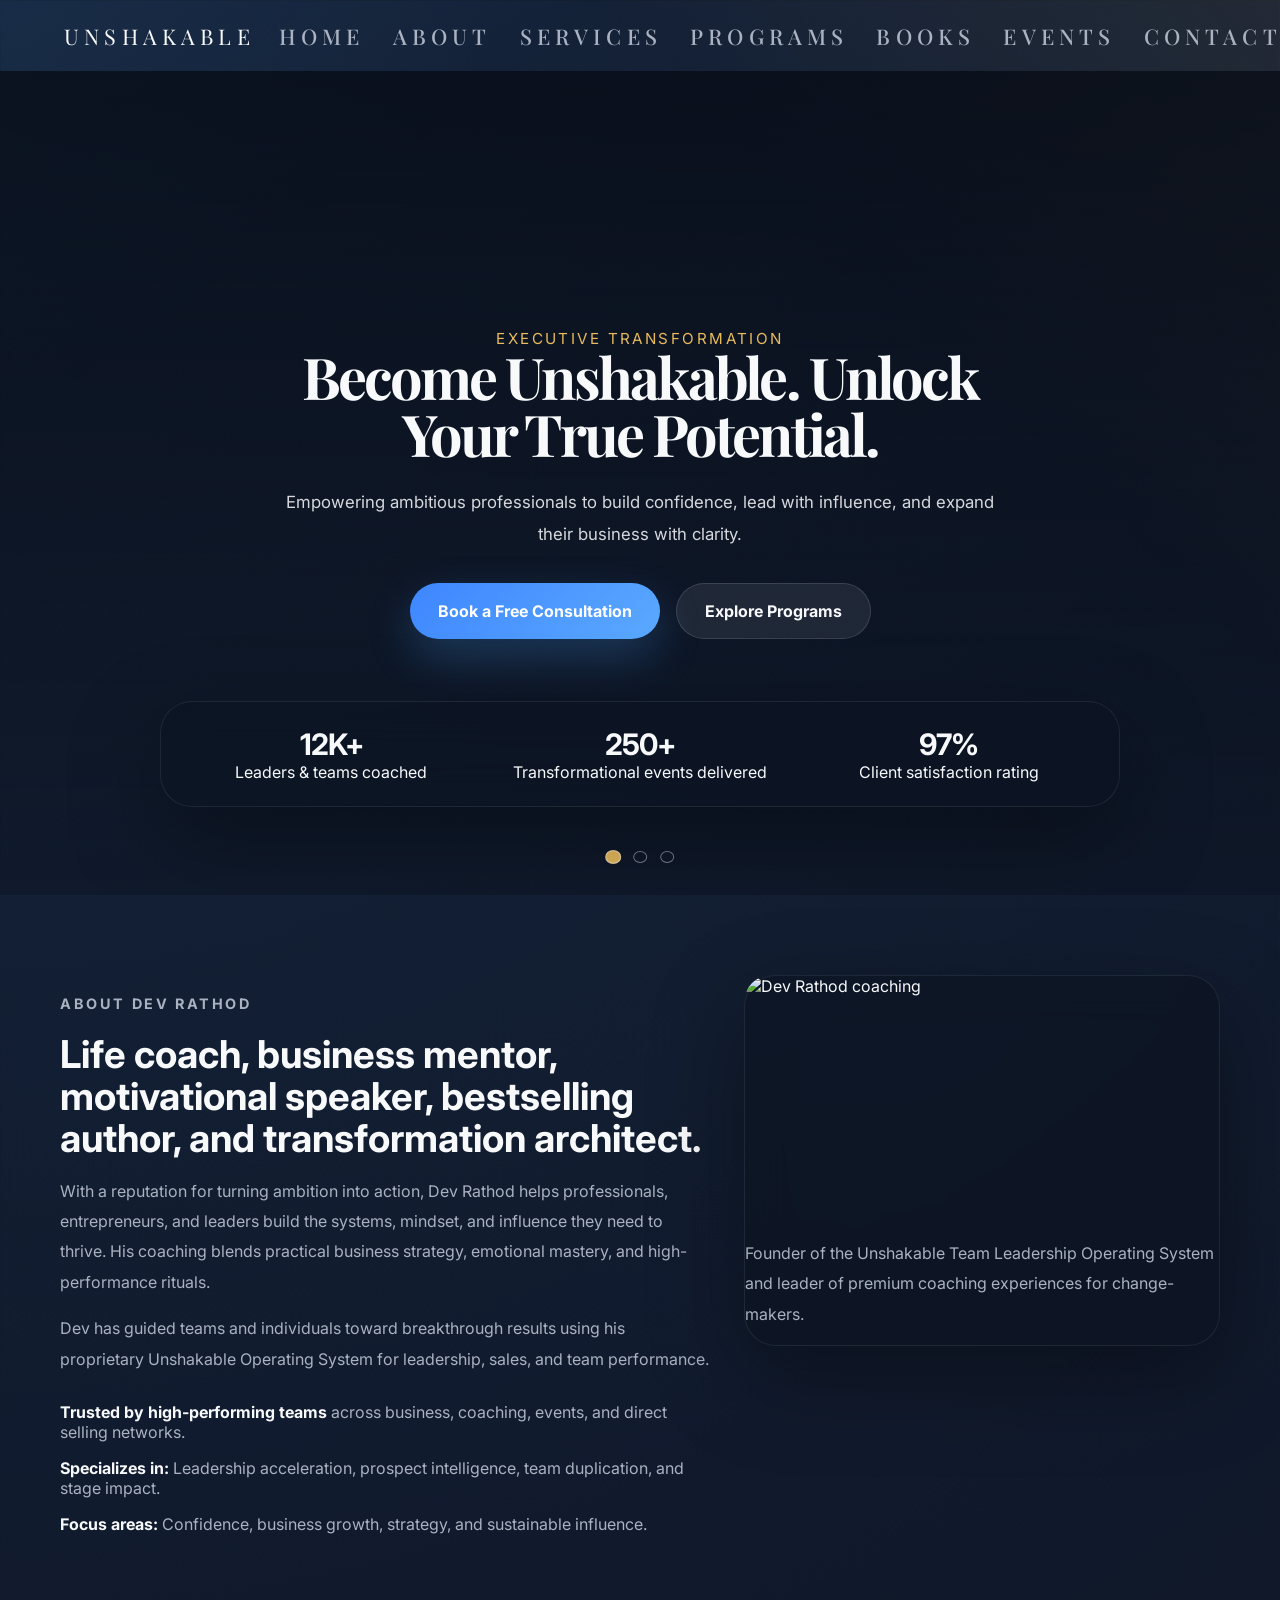
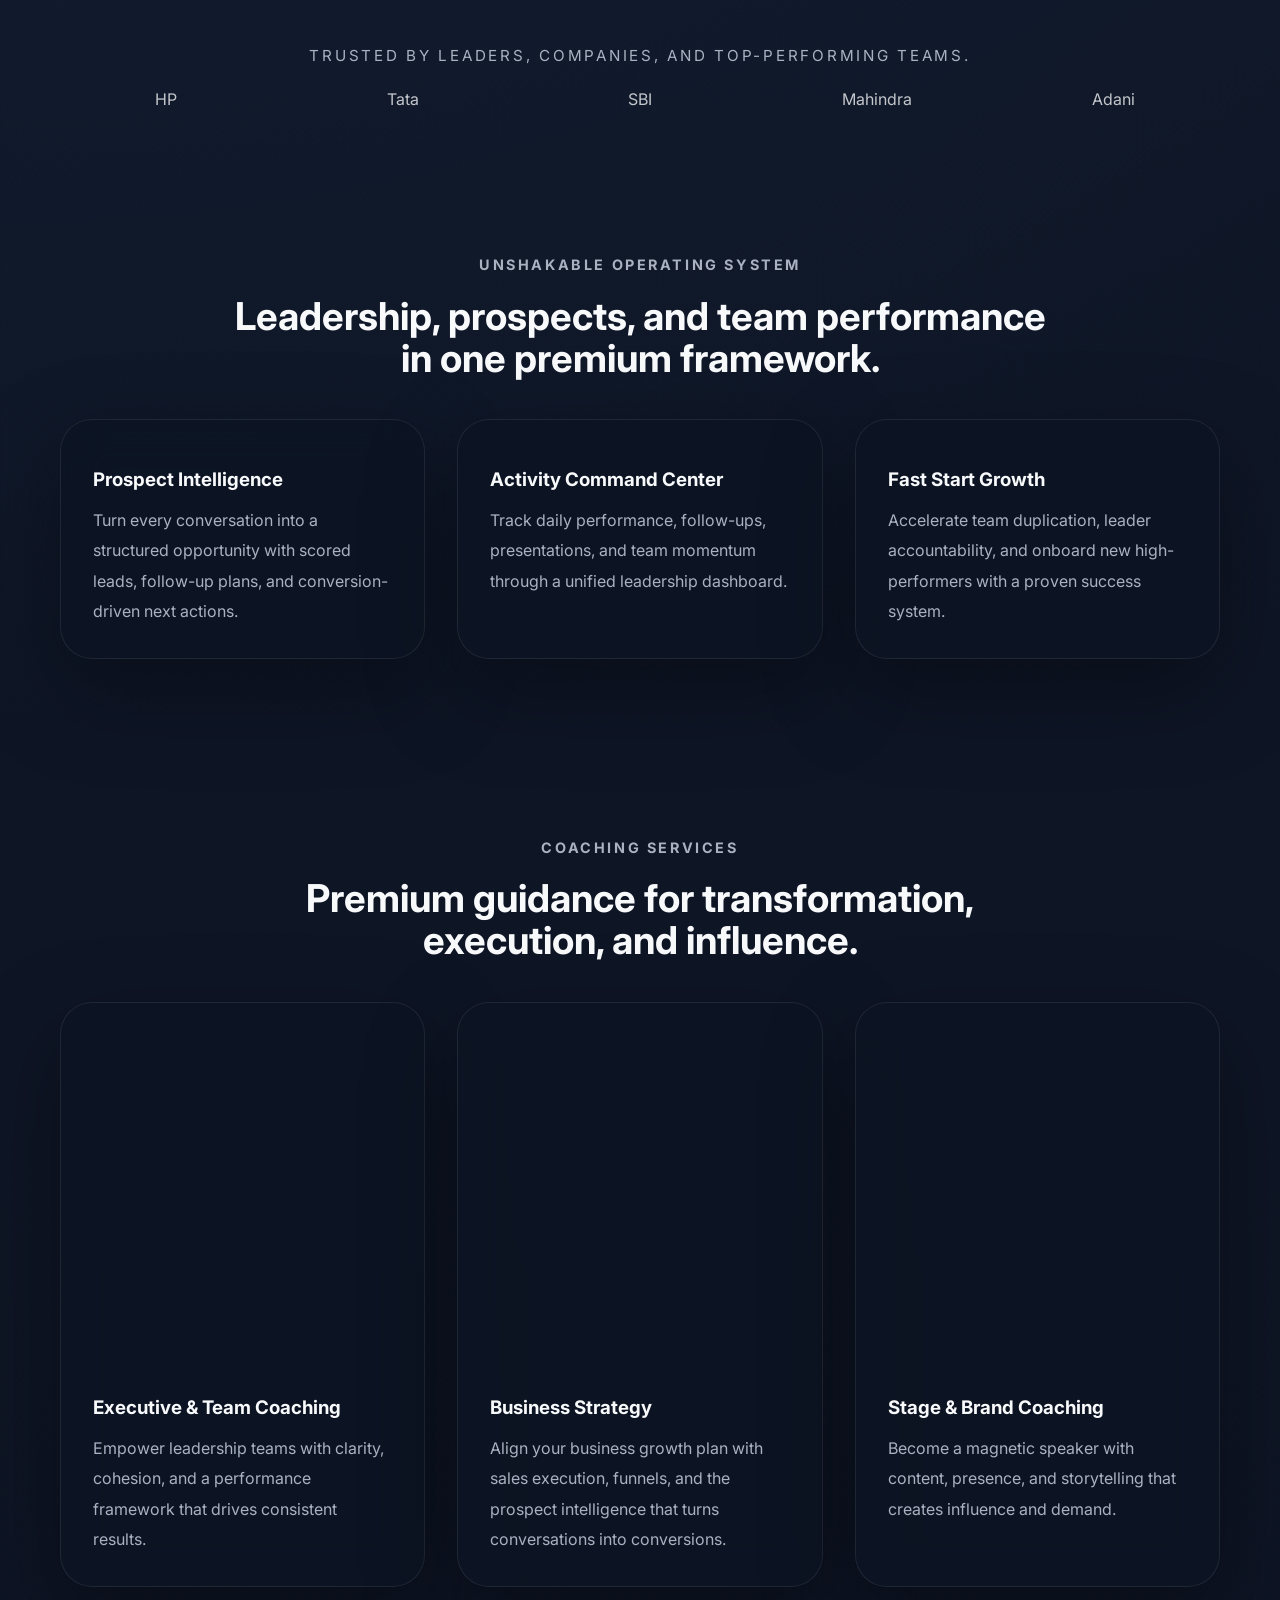
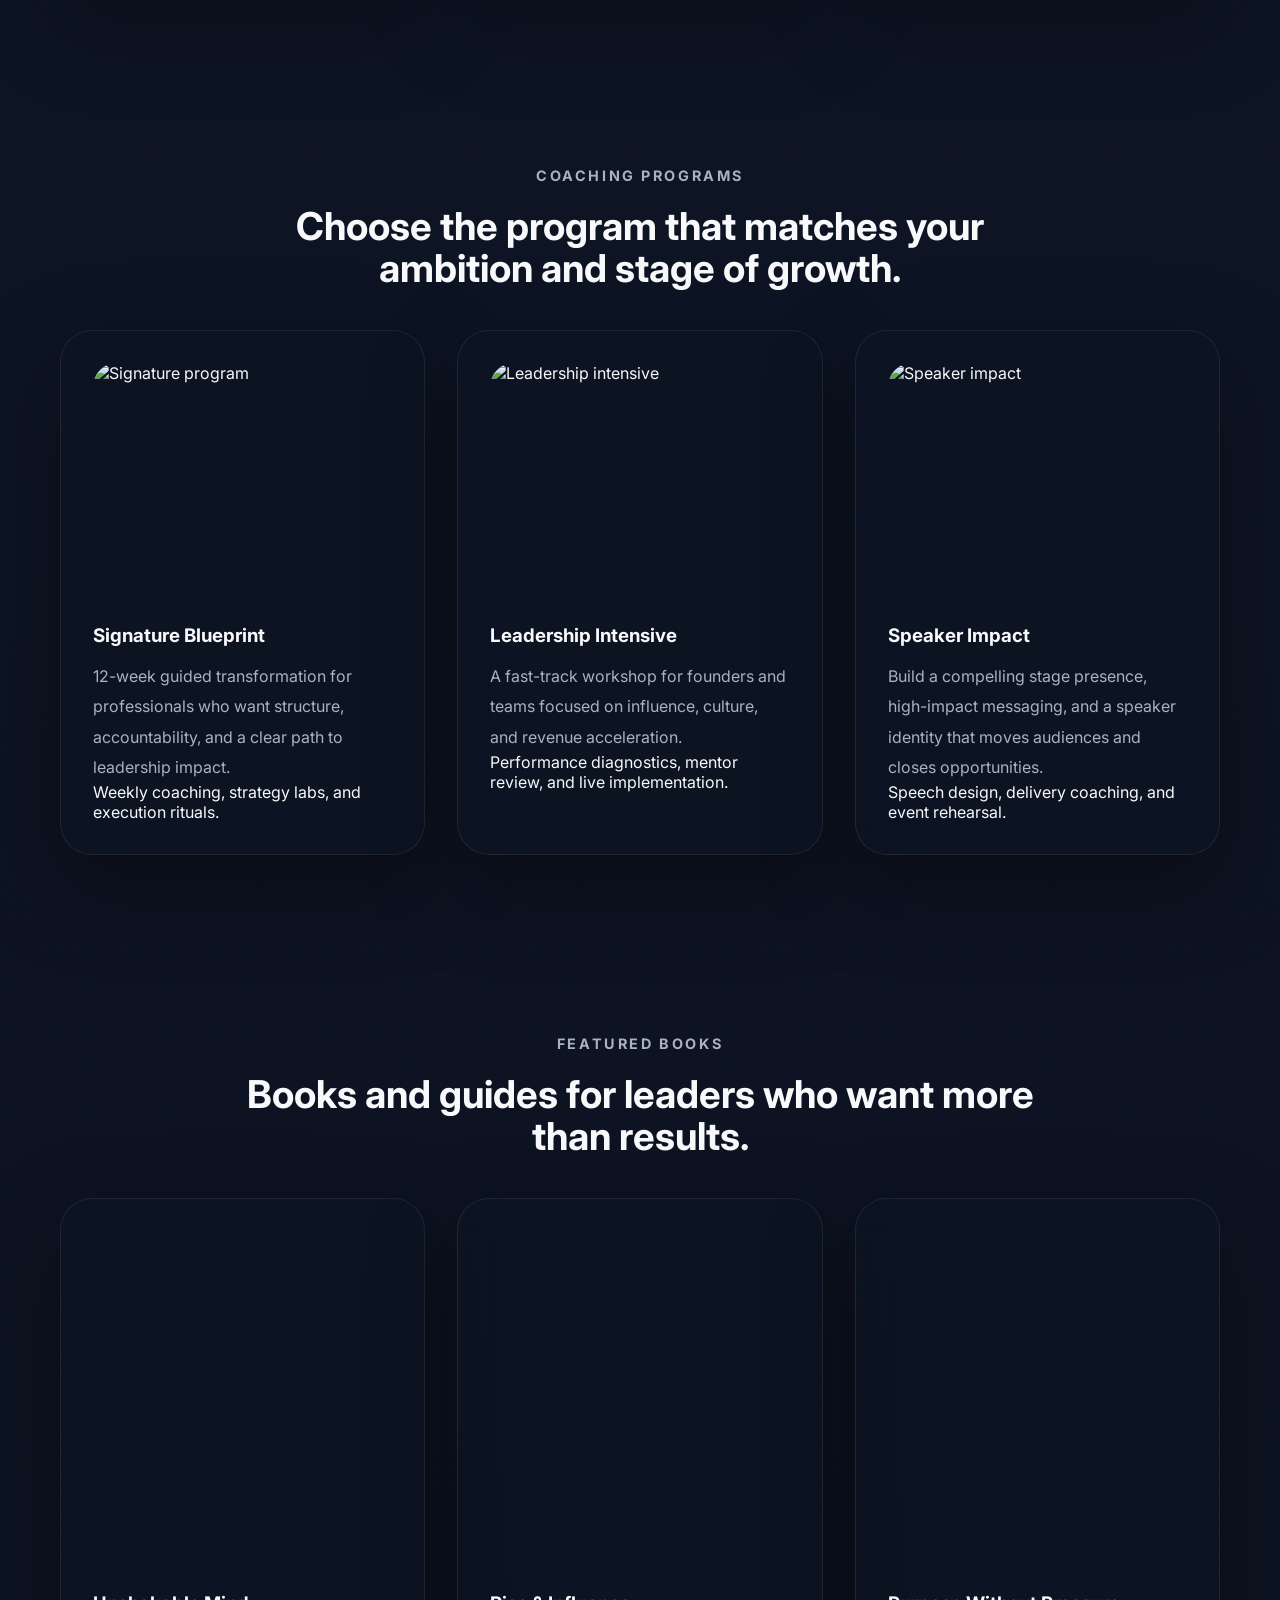
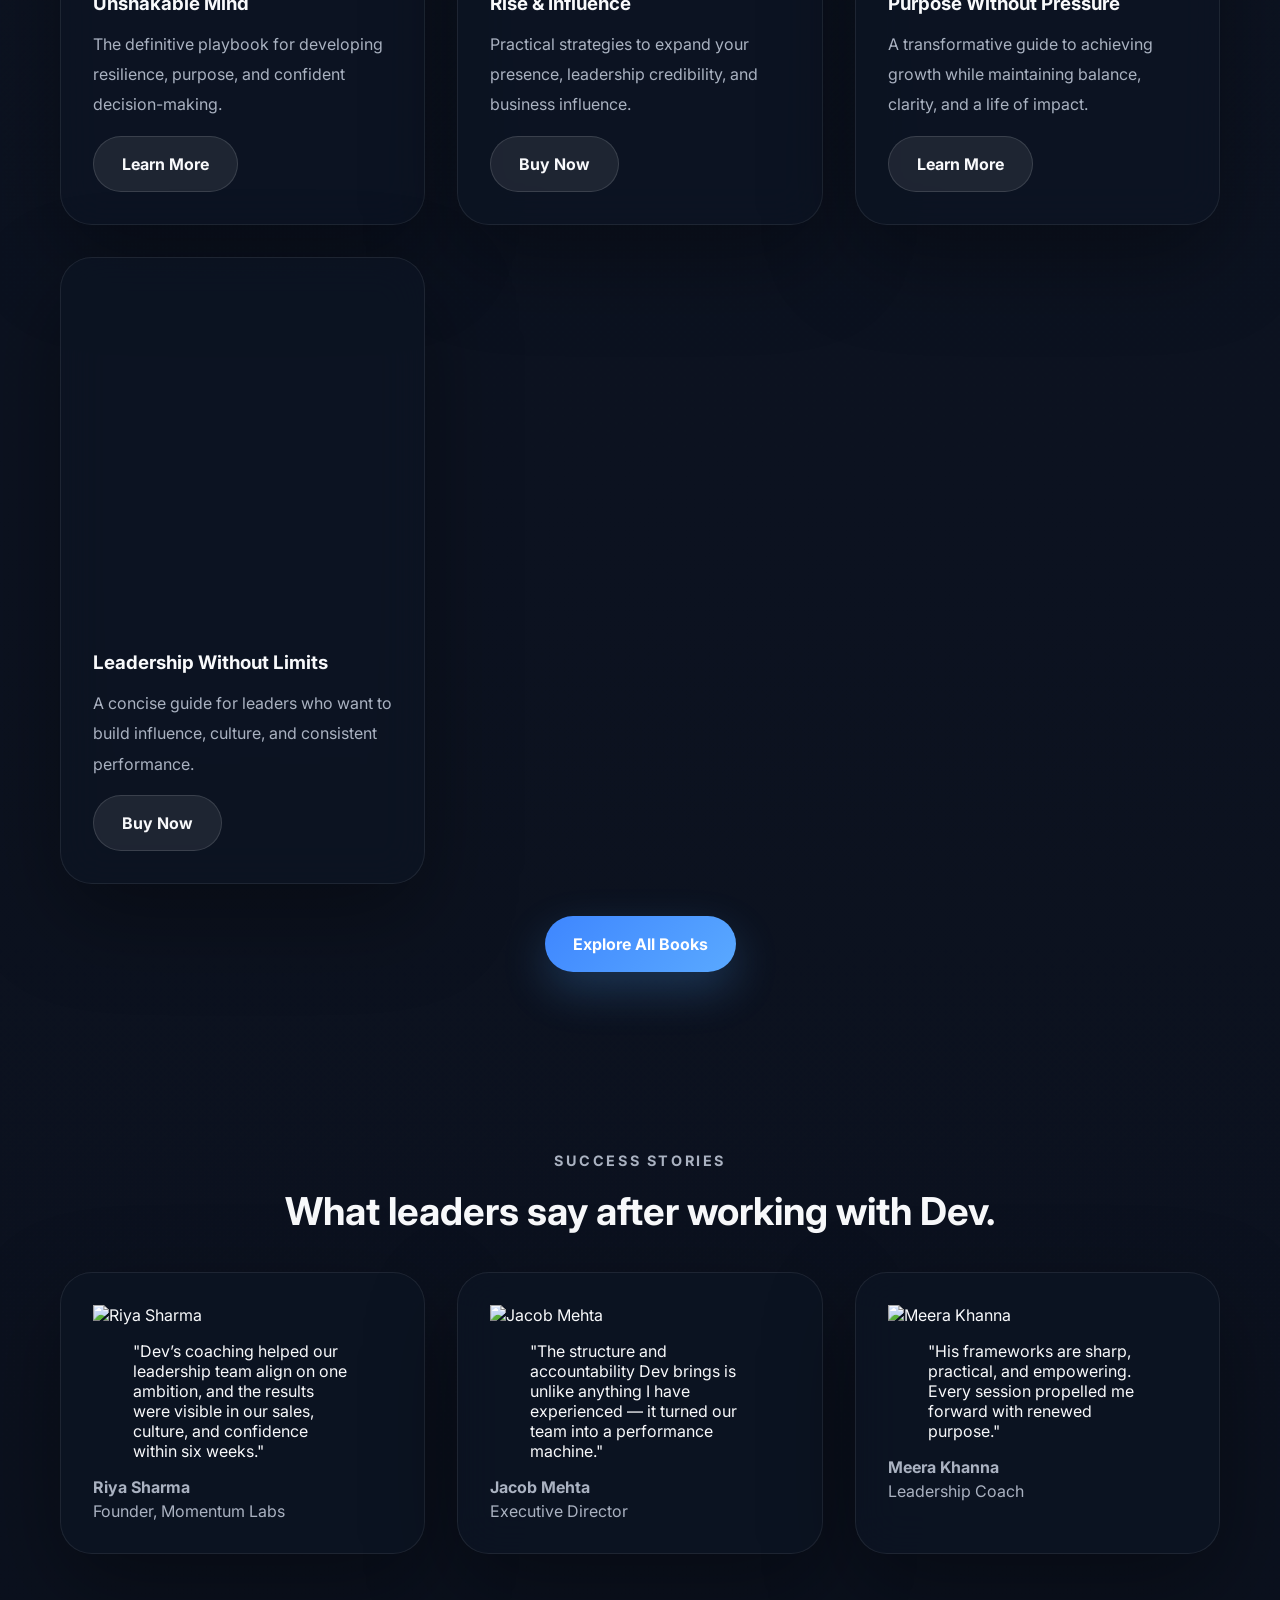
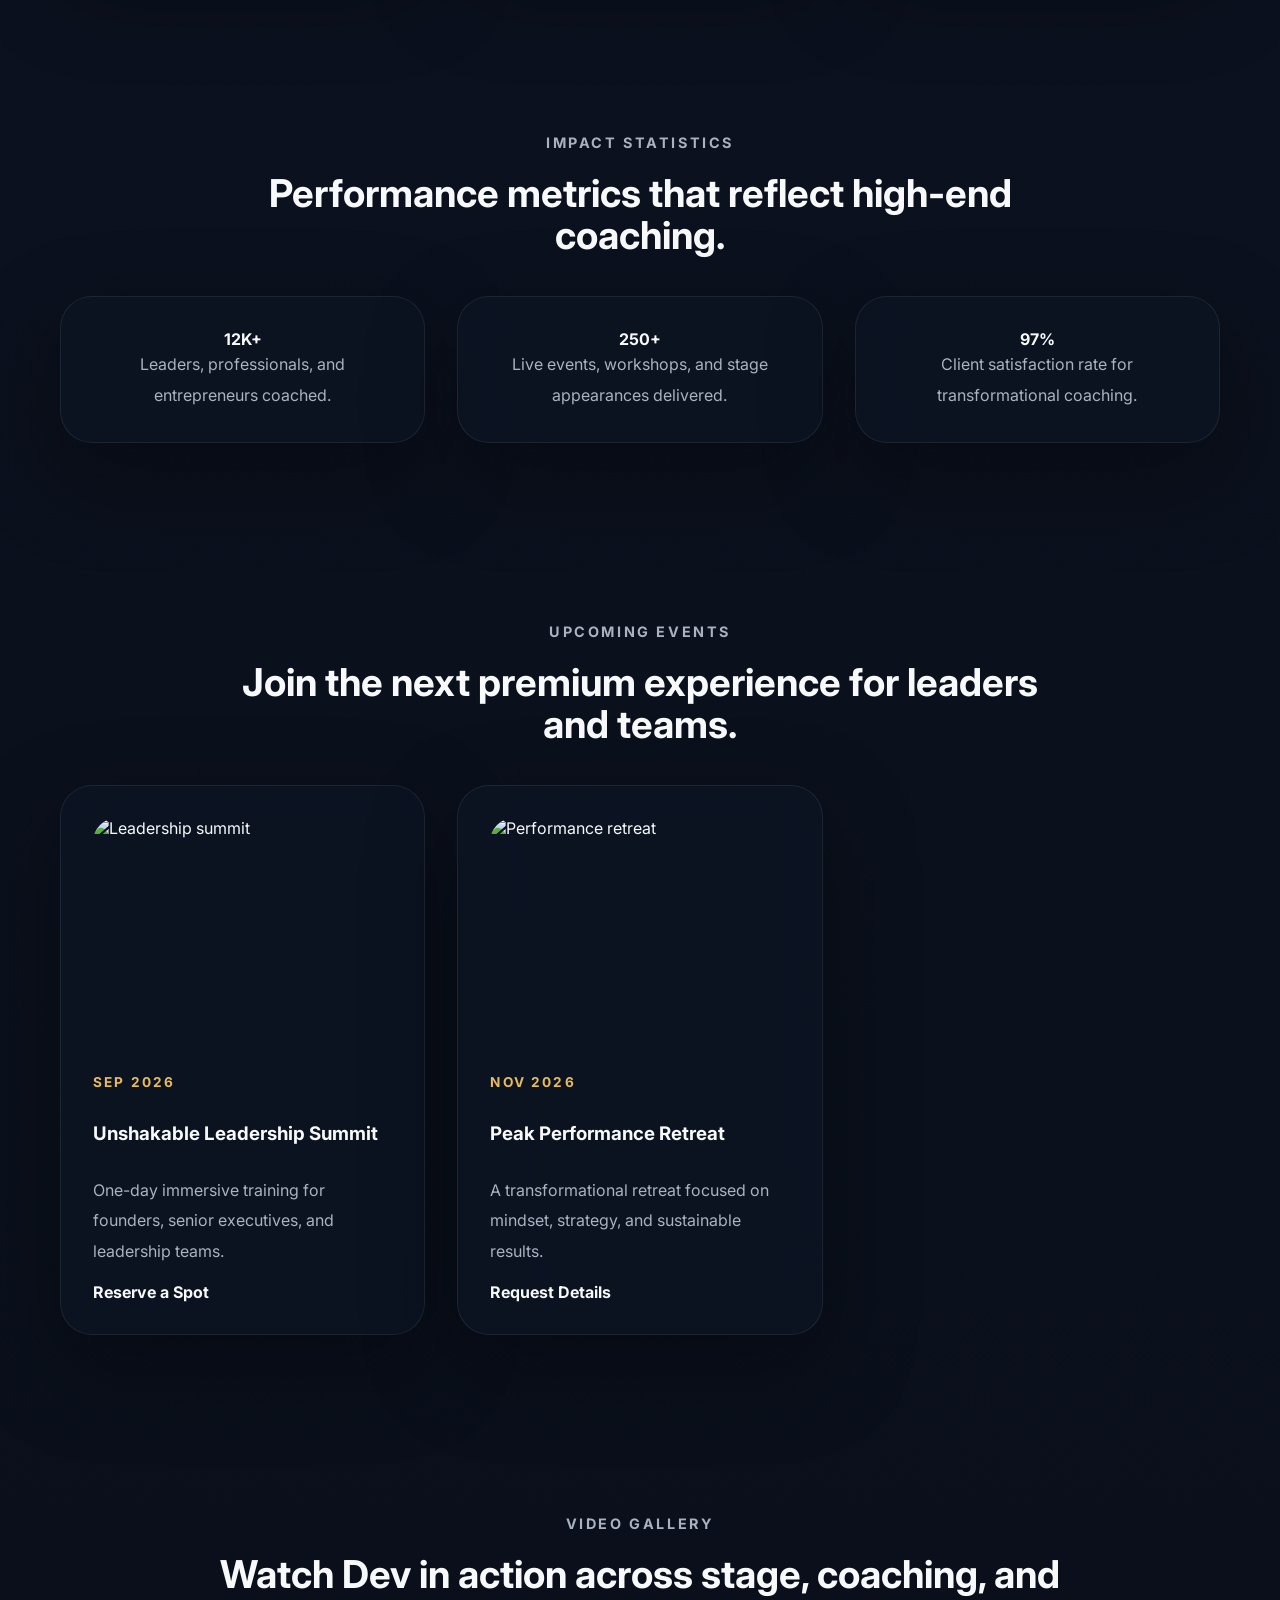
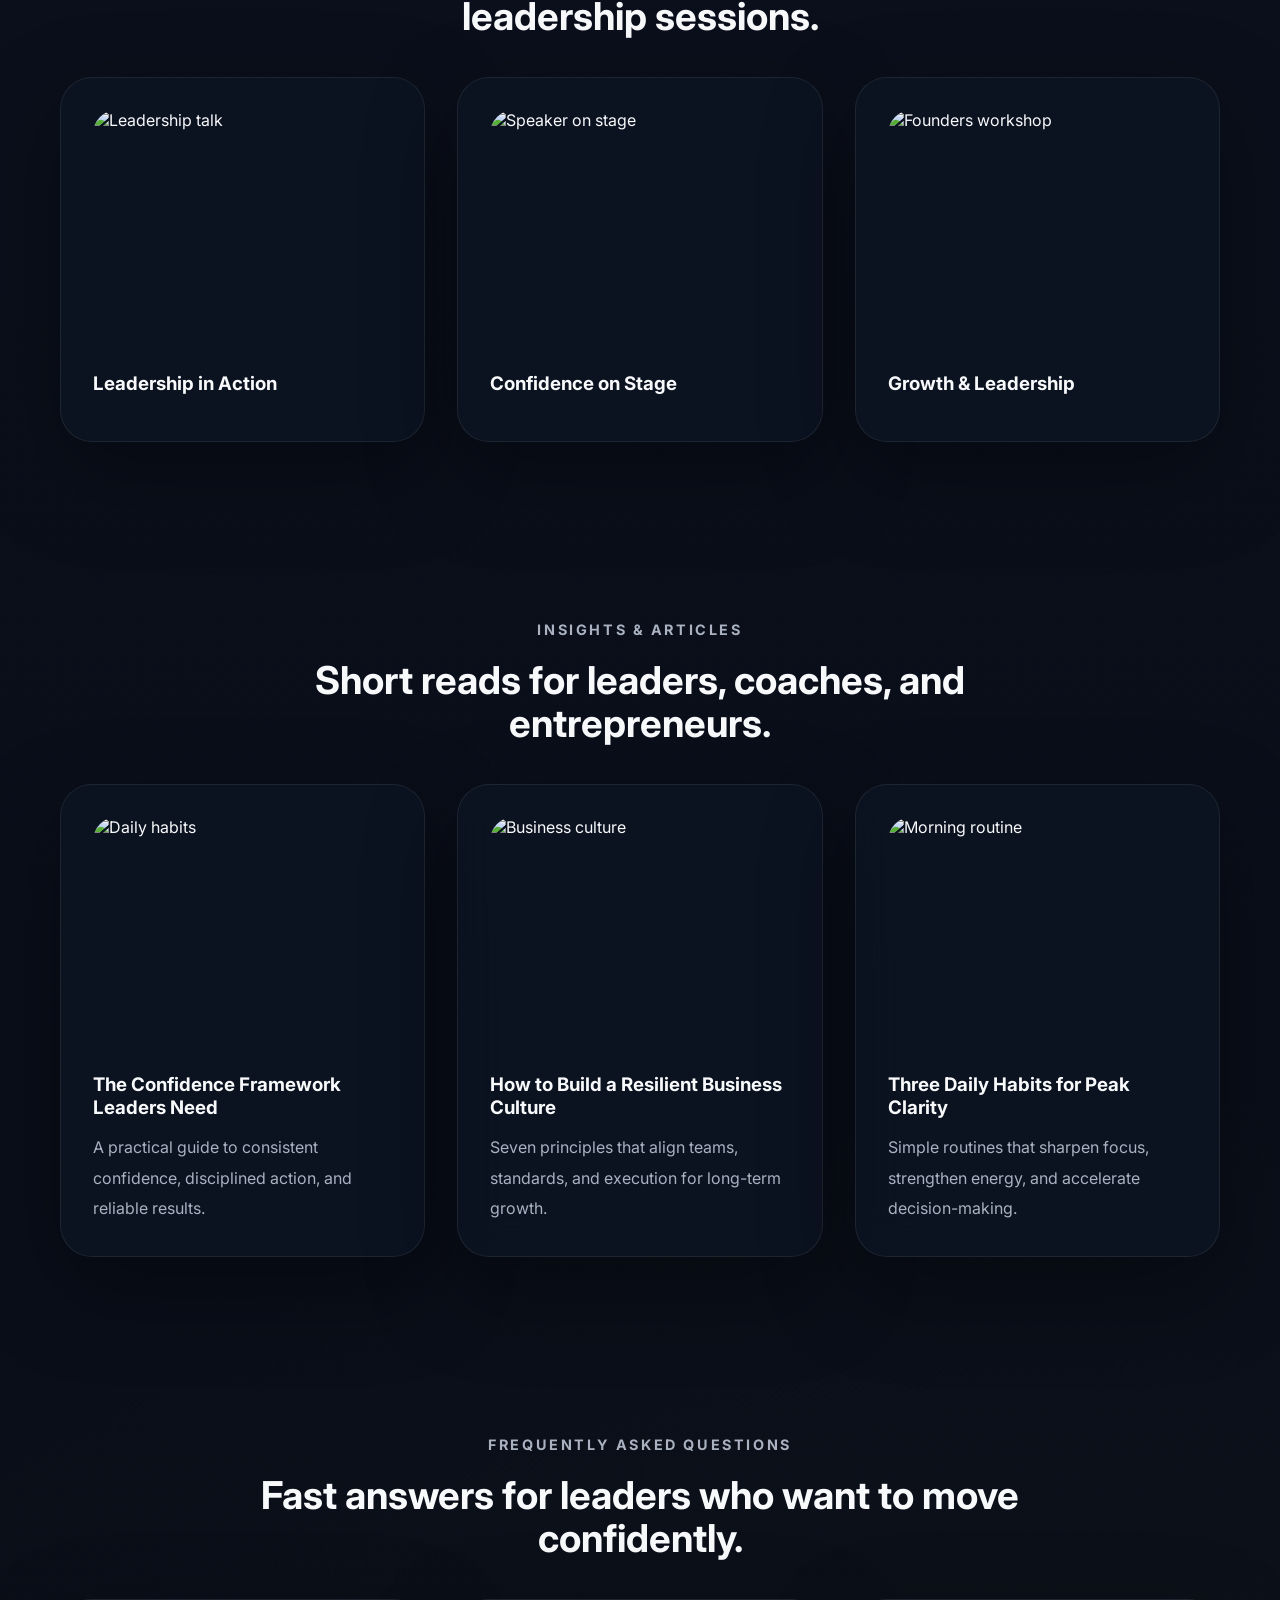
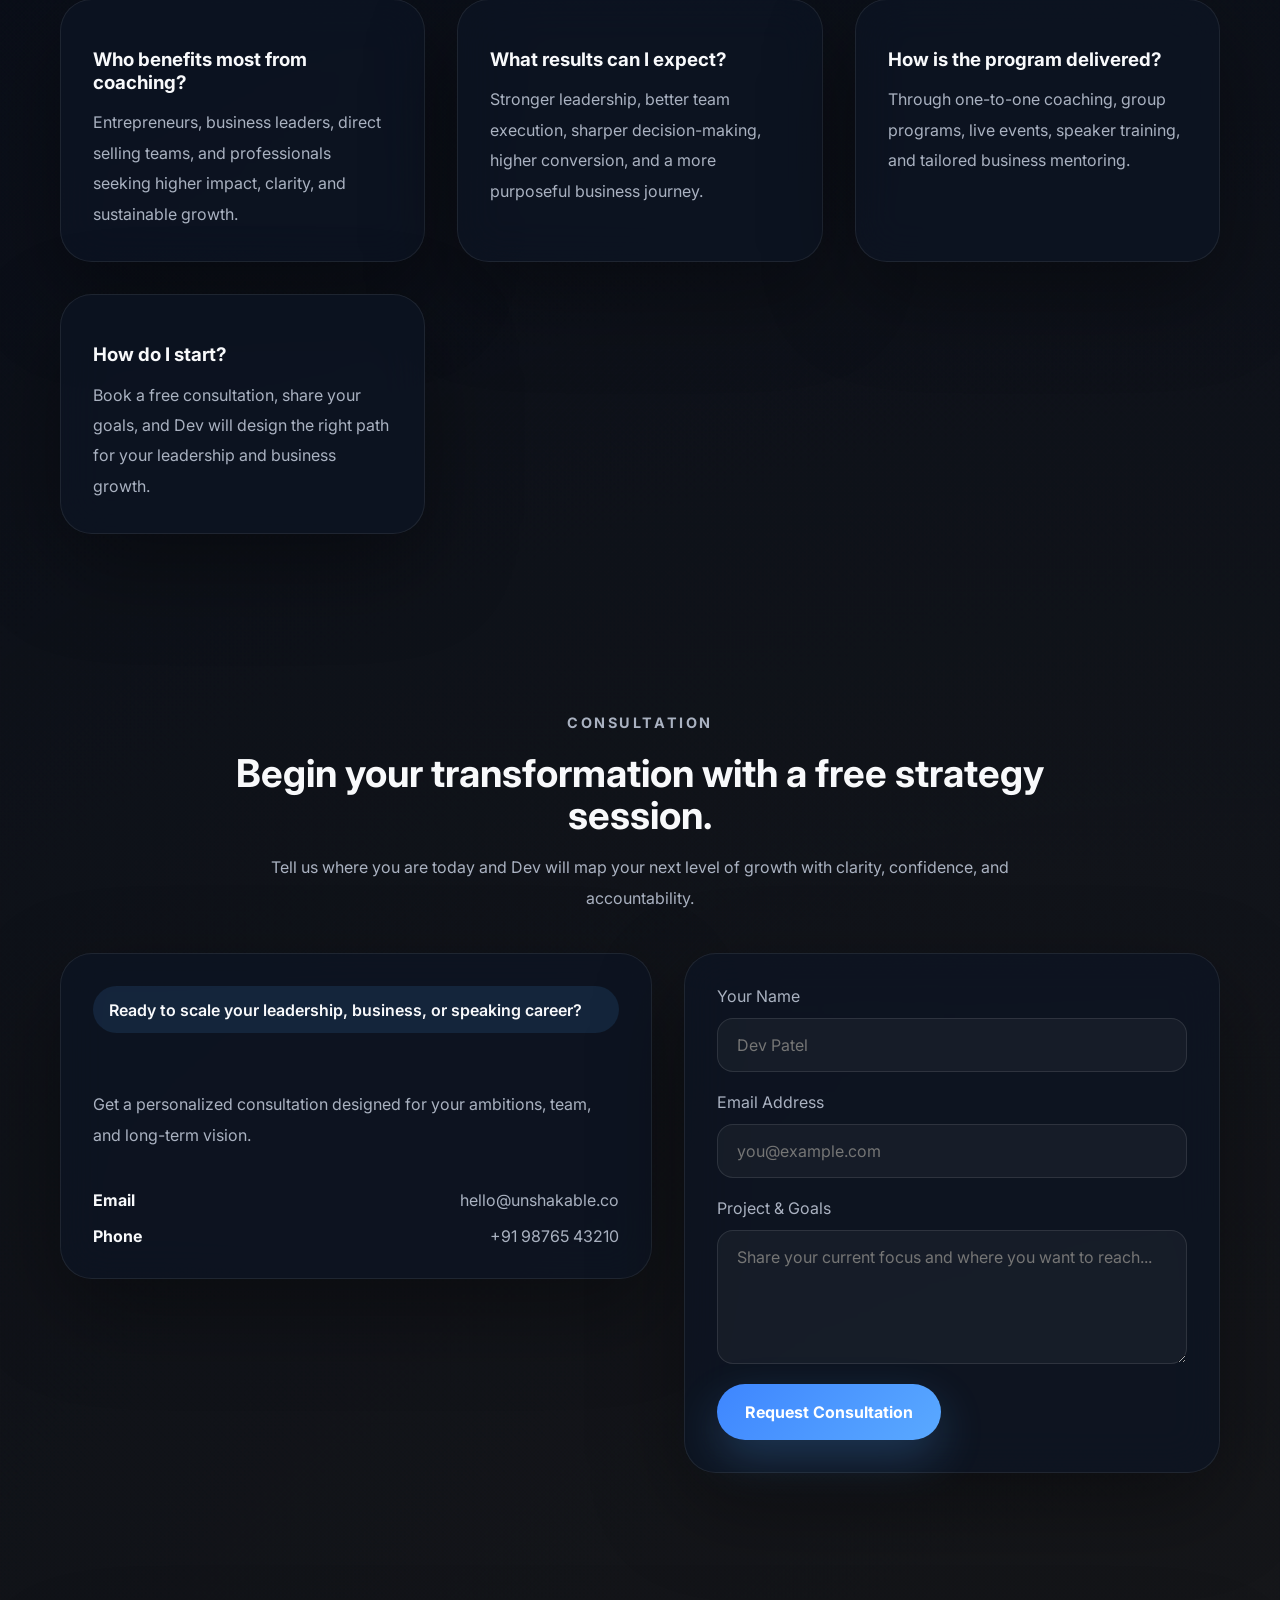
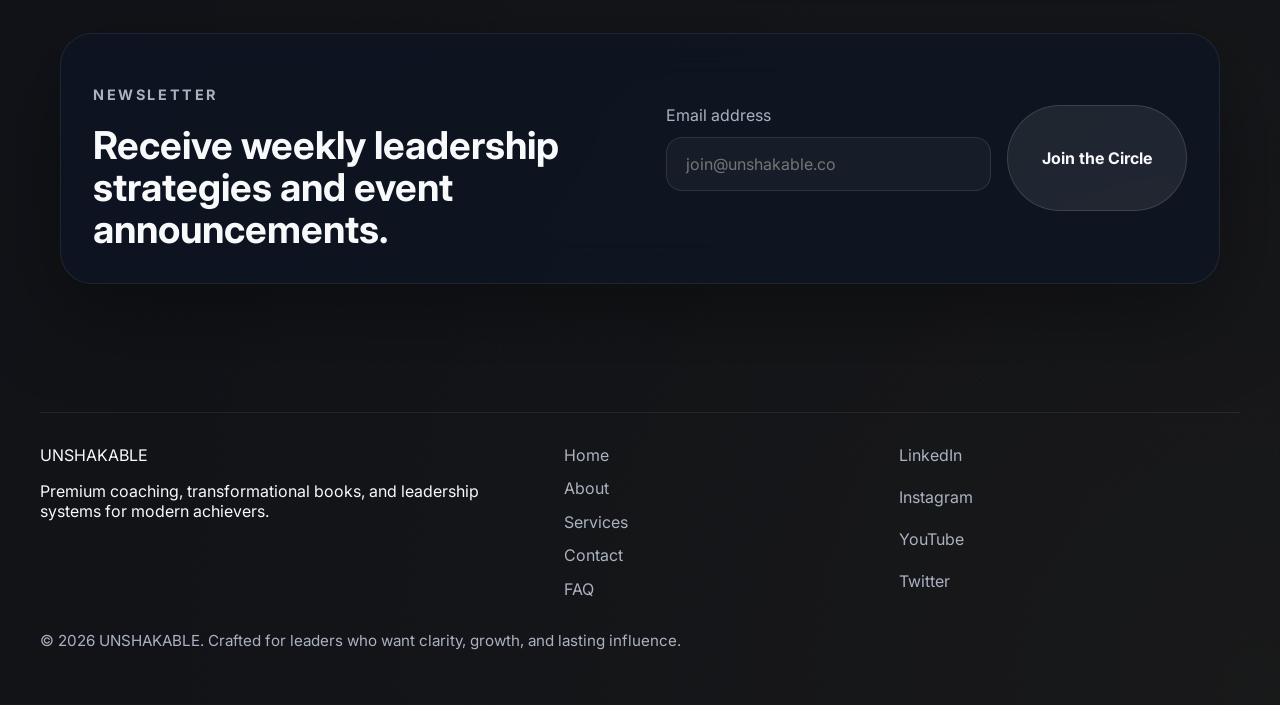
==== index.html @ 9b94c9f0 "Add files via upload" ====
<!DOCTYPE html>
<html lang="en">
<head>
  <meta charset="UTF-8" />
  <meta name="viewport" content="width=device-width, initial-scale=1.0" />
  <title>UNSHAKABLE | Dev Rathod</title>
  <link rel="preconnect" href="https://fonts.googleapis.com" />
  <link rel="preconnect" href="https://fonts.gstatic.com" crossorigin />
  <link href="https://fonts.googleapis.com/css2?family=Inter:wght@400;500;600;700;800&family=Playfair+Display:wght@600;700;800&display=swap" rel="stylesheet" />
  <link rel="stylesheet" href="styles.css" />
</head>
<body>
  <div class="page-shell">
    <header class="topbar">
      <div class="brand">UNSHAKABLE</div>
      <nav class="main-nav" aria-label="Primary navigation">
        <a href="#home">Home</a>
        <a href="#about">About</a>
        <a href="#services">Services</a>
        <a href="#programs">Programs</a>
        <a href="books.html">Books</a>
        <a href="#events">Events</a>
        <a href="#contact">Contact</a>
      </nav>
      <div class="theme-switcher" aria-label="Theme color options">
        <button class="theme-dot active" data-theme="default" aria-label="Default theme"></button>
        <button class="theme-dot" data-theme="blue" aria-label="Blue theme"></button>
        <button class="theme-dot" data-theme="gold" aria-label="Gold theme"></button>
      </div>
      <button class="nav-toggle" aria-label="Open menu">Menu</button>
    </header>

    <section class="hero-section" id="home">
      <div class="hero-slider">
        <article class="hero-slide active" style="background-image: url('Devcoach/2034956c87d8495198612ec0ba567ef8.jpg');">
          <div class="slide-overlay"></div>
          <div class="slide-copy">
            <span class="eyebrow">Executive transformation</span>
            <h1>Become Unshakable. Unlock Your True Potential.</h1>
            <p>Empowering ambitious professionals to build confidence, lead with influence, and expand their business with clarity.</p>
            <div class="hero-actions">
              <a class="btn btn-primary" href="#contact">Book a Free Consultation</a>
              <a class="btn btn-secondary" href="#programs">Explore Programs</a>
            </div>
          </div>
        </article>
        <article class="hero-slide" style="background-image: url('Devcoach/e3b121714166474eb7279d5467c263e6.jpg');">
          <div class="slide-overlay"></div>
          <div class="slide-copy">
            <span class="eyebrow">Leadership Systems</span>
            <h1>Build a performance culture with strategic leadership and operational excellence.</h1>
            <p>Leverage the Unshakable Team Leadership Operating System to drive accountability, conversion, and meaningful growth.</p>
            <div class="hero-actions">
              <a class="btn btn-primary" href="#services">Discover Services</a>
              <a class="btn btn-secondary" href="#events">Join an Event</a>
            </div>
          </div>
        </article>
        <article class="hero-slide" style="background-image: url('Devcoach/ab69f92c9f31452f88e7fa357fc4ec75.jpg');">
          <div class="slide-overlay"></div>
          <div class="slide-copy">
            <span class="eyebrow">A proven mentor</span>
            <h1>Transform your mindset, business, and legacy with Dev Rathod.</h1>
            <p>From bestselling books to motivational stages, experience premium coaching designed for high-achievers.</p>
            <div class="hero-actions">
              <a class="btn btn-primary" href="#books">Explore Books</a>
              <a class="btn btn-secondary" href="#testimonials">See Success Stories</a>
            </div>
          </div>
        </article>
      </div>
      <div class="hero-controls" aria-label="Hero slider navigation">
        <button class="slide-dot active" data-slide="0"></button>
        <button class="slide-dot" data-slide="1"></button>
        <button class="slide-dot" data-slide="2"></button>
      </div>
      <div class="hero-footer glass-card">
        <div>
          <strong>12K+</strong>
          <span>Leaders & teams coached</span>
        </div>
        <div>
          <strong>250+</strong>
          <span>Transformational events delivered</span>
        </div>
        <div>
          <strong>97%</strong>
          <span>Client satisfaction rating</span>
        </div>
      </div>
    </section>

    <main>
      <section class="section about-section" id="about">
        <div class="section-grid">
          <div class="about-copy" data-animate>
            <p class="section-label">About Dev Rathod</p>
            <h2>Life coach, business mentor, motivational speaker, bestselling author, and transformation architect.</h2>
            <p>With a reputation for turning ambition into action, Dev Rathod helps professionals, entrepreneurs, and leaders build the systems, mindset, and influence they need to thrive. His coaching blends practical business strategy, emotional mastery, and high-performance rituals.</p>
            <p>Dev has guided teams and individuals toward breakthrough results using his proprietary Unshakable Operating System for leadership, sales, and team performance.</p>
            <div class="about-list">
              <div><strong>Trusted by high-performing teams</strong> across business, coaching, events, and direct selling networks.</div>
              <div><strong>Specializes in:</strong> Leadership acceleration, prospect intelligence, team duplication, and stage impact.</div>
              <div><strong>Focus areas:</strong> Confidence, business growth, strategy, and sustainable influence.</div>
            </div>
          </div>
          <div class="about-visual glass-card" data-animate>
            <img src="Devcoach/3e77fd23d6da441a8b1c2498b9990ca7.jpg" alt="Dev Rathod coaching" loading="lazy" />
            <div class="about-visual-copy">
              <p>Founder of the Unshakable Team Leadership Operating System and leader of premium coaching experiences for change-makers.</p>
            </div>
          </div>
        </div>
      </section>

      <section class="section trusted-section" data-animate>
        <div class="trusted-label">Trusted by leaders, companies, and top-performing teams.</div>
        <div class="trusted-logos">
          <span>HP</span>
          <span>Tata</span>
          <span>SBI</span>
          <span>Mahindra</span>
          <span>Adani</span>
        </div>
      </section>

      <section class="section system-section" id="system">
        <div class="section-header" data-animate>
          <p class="section-label">UNSHAKABLE Operating System</p>
          <h2>Leadership, prospects, and team performance in one premium framework.</h2>
        </div>
        <div class="card-grid">
          <article class="program-card glass-card" data-animate>
            <h3>Prospect Intelligence</h3>
            <p>Turn every conversation into a structured opportunity with scored leads, follow-up plans, and conversion-driven next actions.</p>
          </article>
          <article class="program-card glass-card" data-animate>
            <h3>Activity Command Center</h3>
            <p>Track daily performance, follow-ups, presentations, and team momentum through a unified leadership dashboard.</p>
          </article>
          <article class="program-card glass-card" data-animate>
            <h3>Fast Start Growth</h3>
            <p>Accelerate team duplication, leader accountability, and onboard new high-performers with a proven success system.</p>
          </article>
        </div>
      </section>

      <section class="section services-section" id="services">
        <div class="section-header" data-animate>
          <p class="section-label">Coaching Services</p>
          <h2>Premium guidance for transformation, execution, and influence.</h2>
        </div>
        <div class="card-grid">
          <article class="service-card glass-card" data-animate>
            <div class="service-image" style="background-image:url('Devcoach/6fd216663598431a9d2e622e34628512.jpg');"></div>
            <h3>Executive & Team Coaching</h3>
            <p>Empower leadership teams with clarity, cohesion, and a performance framework that drives consistent results.</p>
          </article>
          <article class="service-card glass-card" data-animate>
            <div class="service-image" style="background-image:url('Devcoach/89fc0f0f12b046b6a0d9e9e614c5f5dd.jpg');"></div>
            <h3>Business Strategy</h3>
            <p>Align your business growth plan with sales execution, funnels, and the prospect intelligence that turns conversations into conversions.</p>
          </article>
          <article class="service-card glass-card" data-animate>
            <div class="service-image" style="background-image:url('Devcoach/0d807950a50c4c24b28f6e9cab698a33.jpg');"></div>
            <h3>Stage & Brand Coaching</h3>
            <p>Become a magnetic speaker with content, presence, and storytelling that creates influence and demand.</p>
          </article>
        </div>
      </section>

      <section class="section programs-section" id="programs">
        <div class="section-header" data-animate>
          <p class="section-label">Coaching Programs</p>
          <h2>Choose the program that matches your ambition and stage of growth.</h2>
        </div>
        <div class="program-grid">
          <article class="program-card glass-card" data-animate>
            <img src="Devcoach/8c3b897d1aa046beba1c795b7e8a2af3.jpg" alt="Signature program" loading="lazy" />
            <h3>Signature Blueprint</h3>
            <p>12-week guided transformation for professionals who want structure, accountability, and a clear path to leadership impact.</p>
            <span>Weekly coaching, strategy labs, and execution rituals.</span>
          </article>
          <article class="program-card glass-card" data-animate>
            <img src="Devcoach/211a4e93e3e745b0b5c6c9f2a406aa89.jpg" alt="Leadership intensive" loading="lazy" />
            <h3>Leadership Intensive</h3>
            <p>A fast-track workshop for founders and teams focused on influence, culture, and revenue acceleration.</p>
            <span>Performance diagnostics, mentor review, and live implementation.</span>
          </article>
          <article class="program-card glass-card" data-animate>
            <img src="Devcoach/3f0b8e49ac5b406dbe80aa12c1ad263a.jpg" alt="Speaker impact" loading="lazy" />
            <h3>Speaker Impact</h3>
            <p>Build a compelling stage presence, high-impact messaging, and a speaker identity that moves audiences and closes opportunities.</p>
            <span>Speech design, delivery coaching, and event rehearsal.</span>
          </article>
        </div>
      </section>

      <section class="section books-section" id="books">
        <div class="section-header" data-animate>
          <p class="section-label">Featured Books</p>
          <h2>Books and guides for leaders who want more than results.</h2>
        </div>
        <div class="book-grid">
          <article class="book-card glass-card" data-animate>
            <div class="book-cover" style="background-image:url('Devcoach/0c9b6b7b035d46f9a2f825f242247fa3.jpg');"></div>
            <h3>Unshakable Mind</h3>
            <p>The definitive playbook for developing resilience, purpose, and confident decision-making.</p>
            <a class="btn btn-secondary" href="books.html">Learn More</a>
          </article>
          <article class="book-card glass-card" data-animate>
            <div class="book-cover" style="background-image:url('Devcoach/0d807950a50c4c24b28f6e9cab698a33.jpg');"></div>
            <h3>Rise & Influence</h3>
            <p>Practical strategies to expand your presence, leadership credibility, and business influence.</p>
            <a class="btn btn-secondary" href="books.html">Buy Now</a>
          </article>
          <article class="book-card glass-card" data-animate>
            <div class="book-cover" style="background-image:url('Devcoach/27d11a69576f40e69e762608b44d42a0.jpg');"></div>
            <h3>Purpose Without Pressure</h3>
            <p>A transformative guide to achieving growth while maintaining balance, clarity, and a life of impact.</p>
            <a class="btn btn-secondary" href="books.html">Learn More</a>
          </article>
          <article class="book-card glass-card" data-animate>
            <div class="book-cover" style="background-image:url('Devcoach/6e6e63adcb1842b1b4136925dab18c93.jpg');"></div>
            <h3>Leadership Without Limits</h3>
            <p>A concise guide for leaders who want to build influence, culture, and consistent performance.</p>
            <a class="btn btn-secondary" href="books.html">Buy Now</a>
          </article>
        </div>
        <div class="section-actions">
          <a class="btn btn-primary" href="books.html">Explore All Books</a>
        </div>
      </section>

      <section class="section stories-section" id="testimonials">
        <div class="section-header" data-animate>
          <p class="section-label">Success Stories</p>
          <h2>What leaders say after working with Dev.</h2>
        </div>
        <div class="testimonial-grid">
          <article class="testimonial-card glass-card" data-animate>
            <img class="testimonial-avatar" src="Devcoach/211a4e93e3e745b0b5c6c9f2a406aa89.jpg" alt="Riya Sharma" loading="lazy" />
            <blockquote>"Dev’s coaching helped our leadership team align on one ambition, and the results were visible in our sales, culture, and confidence within six weeks."</blockquote>
            <footer>
              <strong>Riya Sharma</strong>
              <span>Founder, Momentum Labs</span>
            </footer>
          </article>
          <article class="testimonial-card glass-card" data-animate>
            <img class="testimonial-avatar" src="Devcoach/3f0b8e49ac5b406dbe80aa12c1ad263a.jpg" alt="Jacob Mehta" loading="lazy" />
            <blockquote>"The structure and accountability Dev brings is unlike anything I have experienced — it turned our team into a performance machine."</blockquote>
            <footer>
              <strong>Jacob Mehta</strong>
              <span>Executive Director</span>
            </footer>
          </article>
          <article class="testimonial-card glass-card" data-animate>
            <img class="testimonial-avatar" src="Devcoach/0c9b6b7b035d46f9a2f825f242247fa3.jpg" alt="Meera Khanna" loading="lazy" />
            <blockquote>"His frameworks are sharp, practical, and empowering. Every session propelled me forward with renewed purpose."</blockquote>
            <footer>
              <strong>Meera Khanna</strong>
              <span>Leadership Coach</span>
            </footer>
          </article>
        </div>
      </section>

      <section class="section stats-section" id="impact">
        <div class="section-header" data-animate>
          <p class="section-label">Impact Statistics</p>
          <h2>Performance metrics that reflect high-end coaching.</h2>
        </div>
        <div class="stats-grid">
          <div class="stat-card glass-card" data-animate>
            <strong>12K+</strong>
            <p>Leaders, professionals, and entrepreneurs coached.</p>
          </div>
          <div class="stat-card glass-card" data-animate>
            <strong>250+</strong>
            <p>Live events, workshops, and stage appearances delivered.</p>
          </div>
          <div class="stat-card glass-card" data-animate>
            <strong>97%</strong>
            <p>Client satisfaction rate for transformational coaching.</p>
          </div>
        </div>
      </section>

      <section class="section events-section" id="events">
        <div class="section-header" data-animate>
          <p class="section-label">Upcoming Events</p>
          <h2>Join the next premium experience for leaders and teams.</h2>
        </div>
        <div class="event-grid">
          <article class="event-card glass-card" data-animate>
            <img src="Devcoach/2034956c87d8495198612ec0ba567ef8.jpg" alt="Leadership summit" loading="lazy" />
            <span class="event-date">Sep 2026</span>
            <h3>Unshakable Leadership Summit</h3>
            <p>One-day immersive training for founders, senior executives, and leadership teams.</p>
            <a class="link-btn" href="#contact">Reserve a Spot</a>
          </article>
          <article class="event-card glass-card" data-animate>
            <img src="Devcoach/3e77fd23d6da441a8b1c2498b9990ca7.jpg" alt="Performance retreat" loading="lazy" />
            <span class="event-date">Nov 2026</span>
            <h3>Peak Performance Retreat</h3>
            <p>A transformational retreat focused on mindset, strategy, and sustainable results.</p>
            <a class="link-btn" href="#contact">Request Details</a>
          </article>
        </div>
      </section>

      <section class="section video-section" id="gallery">
        <div class="section-header" data-animate>
          <p class="section-label">Video Gallery</p>
          <h2>Watch Dev in action across stage, coaching, and leadership sessions.</h2>
        </div>
        <div class="video-grid">
          <article class="video-card glass-card" data-animate>
            <img src="Devcoach/e371f0d52fff4064928eb7883ed75cae.jpg" alt="Leadership talk" loading="lazy" />
            <h3>Leadership in Action</h3>
          </article>
          <article class="video-card glass-card" data-animate>
            <img src="Devcoach/2034956c87d8495198612ec0ba567ef8.jpg" alt="Speaker on stage" loading="lazy" />
            <h3>Confidence on Stage</h3>
          </article>
          <article class="video-card glass-card" data-animate>
            <img src="Devcoach/e3fcb04163e147f891077f7ff99dc960.jpg" alt="Founders workshop" loading="lazy" />
            <h3>Growth & Leadership</h3>
          </article>
        </div>
      </section>

      <section class="section blog-section" id="blog">
        <div class="section-header" data-animate>
          <p class="section-label">Insights & Articles</p>
          <h2>Short reads for leaders, coaches, and entrepreneurs.</h2>
        </div>
        <div class="blog-grid">
          <article class="blog-card glass-card" data-animate>
            <img src="Devcoach/b4f1b27b68964009b27902c303e94940.jpg" alt="Daily habits" loading="lazy" />
            <h3>The Confidence Framework Leaders Need</h3>
            <p>A practical guide to consistent confidence, disciplined action, and reliable results.</p>
          </article>
          <article class="blog-card glass-card" data-animate>
            <img src="Devcoach/dcceaab1693c4b0d822e0d5bb6efb89c.jpg" alt="Business culture" loading="lazy" />
            <h3>How to Build a Resilient Business Culture</h3>
            <p>Seven principles that align teams, standards, and execution for long-term growth.</p>
          </article>
          <article class="blog-card glass-card" data-animate>
            <img src="Devcoach/ea9d897781b64f9199bc318e34b3b706.jpg" alt="Morning routine" loading="lazy" />
            <h3>Three Daily Habits for Peak Clarity</h3>
            <p>Simple routines that sharpen focus, strengthen energy, and accelerate decision-making.</p>
          </article>
        </div>
      </section>

      <section class="section faq-section" id="faq">
        <div class="section-header" data-animate>
          <p class="section-label">Frequently Asked Questions</p>
          <h2>Fast answers for leaders who want to move confidently.</h2>
        </div>
        <div class="faq-grid">
          <article class="faq-item glass-card" data-animate>
            <h3>Who benefits most from coaching?</h3>
            <p>Entrepreneurs, business leaders, direct selling teams, and professionals seeking higher impact, clarity, and sustainable growth.</p>
          </article>
          <article class="faq-item glass-card" data-animate>
            <h3>What results can I expect?</h3>
            <p>Stronger leadership, better team execution, sharper decision-making, higher conversion, and a more purposeful business journey.</p>
          </article>
          <article class="faq-item glass-card" data-animate>
            <h3>How is the program delivered?</h3>
            <p>Through one-to-one coaching, group programs, live events, speaker training, and tailored business mentoring.</p>
          </article>
          <article class="faq-item glass-card" data-animate>
            <h3>How do I start?</h3>
            <p>Book a free consultation, share your goals, and Dev will design the right path for your leadership and business growth.</p>
          </article>
        </div>
      </section>

      <section class="section contact-section" id="contact">
        <div class="section-header" data-animate>
          <p class="section-label">Consultation</p>
          <h2>Begin your transformation with a free strategy session.</h2>
          <p>Tell us where you are today and Dev will map your next level of growth with clarity, confidence, and accountability.</p>
        </div>
        <div class="section-grid contact-grid">
          <div class="contact-copy glass-card" data-animate>
            <div class="contact-highlight">Ready to scale your leadership, business, or speaking career?</div>
            <p>Get a personalized consultation designed for your ambitions, team, and long-term vision.</p>
            <div class="contact-details">
              <div><strong>Email</strong><span>hello@unshakable.co</span></div>
              <div><strong>Phone</strong><span>+91 98765 43210</span></div>
            </div>
          </div>
          <form class="contact-form glass-card" data-animate>
            <label>
              Your Name
              <input type="text" placeholder="Dev Patel" />
            </label>
            <label>
              Email Address
              <input type="email" placeholder="you@example.com" />
            </label>
            <label>
              Project & Goals
              <textarea rows="5" placeholder="Share your current focus and where you want to reach..."></textarea>
            </label>
            <button class="btn btn-primary" type="submit">Request Consultation</button>
          </form>
        </div>
      </section>

      <section class="section newsletter-section" id="newsletter">
        <div class="newsletter-card glass-card" data-animate>
          <div>
            <p class="section-label">Newsletter</p>
            <h2>Receive weekly leadership strategies and event announcements.</h2>
          </div>
          <form class="newsletter-form">
            <label>
              Email address
              <input type="email" placeholder="join@unshakable.co" />
            </label>
            <button class="btn btn-secondary" type="submit">Join the Circle</button>
          </form>
        </div>
      </section>
    </main>

    <footer class="site-footer">
      <div class="footer-grid">
        <div>
          <div class="brand">UNSHAKABLE</div>
          <p>Premium coaching, transformational books, and leadership systems for modern achievers.</p>
        </div>
        <div class="footer-links">
          <a href="#home">Home</a>
          <a href="#about">About</a>
          <a href="#services">Services</a>
          <a href="#contact">Contact</a>
          <a href="#faq">FAQ</a>
        </div>
        <div class="footer-social">
          <a href="#">LinkedIn</a>
          <a href="#">Instagram</a>
          <a href="#">YouTube</a>
          <a href="#">Twitter</a>
        </div>
      </div>
      <p class="footer-note">© 2026 UNSHAKABLE. Crafted for leaders who want clarity, growth, and lasting influence.</p>
    </footer>
  </div>
  <script src="script.js"></script>
</body>
</html>
---- styles.css ----
:root {
  color-scheme: dark;
  --bg: #070b14;
  --surface: rgba(11, 16, 29, 0.88);
  --surface-strong: rgba(17, 25, 44, 0.96);
  --surface-soft: rgba(12, 18, 32, 0.65);
  --border: rgba(255, 255, 255, 0.08);
  --text: #f8f9fb;
  --muted: #aab2c1;
  --primary: #3e86ff;
  --primary-2: #5aa9ff;
  --accent: #8db6ff;
  --gold: #e8bb5d;
  --shadow: 0 32px 90px rgba(0, 0, 0, 0.35);
}

:root[data-theme="blue"] {
  --primary: #4ea7ff;
  --primary-2: #82c2ff;
  --accent: #bbdaff;
  --gold: #90b8ff;
}

:root[data-theme="gold"] {
  --primary: #d6a347;
  --primary-2: #f0c56c;
  --accent: #f7d79c;
  --gold: #f2c66b;
  --muted: #c8b78b;
}

* {
  box-sizing: border-box;
}

html {
  scroll-behavior: smooth;
}

body {
  margin: 0;
  font-family: 'Inter', sans-serif;
  color: var(--text);
  overflow-x: hidden;
  background: radial-gradient(circle at top left, rgba(78, 167, 255, 0.09), transparent 20%),
    radial-gradient(circle at bottom right, rgba(232, 187, 93, 0.08), transparent 24%),
    linear-gradient(180deg, rgba(16, 24, 42, 0.98), rgba(7, 11, 20, 1));
}

body::before {
  content: '';
  position: fixed;
  inset: 0;
  background: linear-gradient(145deg, rgba(78, 167, 255, 0.06), transparent 25%),
    linear-gradient(225deg, rgba(232, 187, 93, 0.08), transparent 32%);
  pointer-events: none;
}

img {
  max-width: 100%;
  display: block;
}

button,
input,
textarea {
  font: inherit;
}

.page-shell {
  position: relative;
  z-index: 0;
  min-height: 100vh;
  max-width: 1680px;
  margin: 0 auto;
}

.topbar {
  position: sticky;
  top: 0;
  z-index: 40;
  display: flex;
  align-items: center;
  justify-content: space-between;
  gap: 1.5rem;
    padding: 1.35rem clamp(1.5rem, 6vw, 4rem);
  font-family: 'Playfair Display', serif;
  font-size: 1.35rem;
  letter-spacing: 0.24em;
  text-transform: uppercase;
  color: var(--text);
}

.main-nav {
  display: flex;
  gap: 1.75rem;
  align-items: center;
}

.main-nav a {
  color: var(--muted);
  text-decoration: none;
  font-weight: 500;
  transition: color 180ms ease;
}

.theme-switcher {
  display: flex;
  gap: 0.65rem;
  align-items: center;
}

.theme-dot {
  width: 14px;
  height: 14px;
  border-radius: 50%;
  border: 1px solid rgba(255, 255, 255, 0.22);
  background: var(--primary);
  cursor: pointer;
  transition: transform 180ms ease, box-shadow 180ms ease, border-color 180ms ease;
}

.theme-dot[data-theme="blue"] {
  background: #4ea7ff;
}

.theme-dot[data-theme="gold"] {
  background: #e8bb5d;
}

.theme-dot.active,
.theme-dot:hover {
  transform: scale(1.2);
  border-color: rgba(255, 255, 255, 0.7);
}

.nav-toggle {
  display: none;
  border: 1px solid rgba(255, 255, 255, 0.14);
  background: rgba(255, 255, 255, 0.05);
  color: var(--text);
  padding: 0.9rem 1.1rem;
  border-radius: 999px;
  cursor: pointer;
  font-weight: 700;
}

.main-nav a:hover,
.main-nav a:focus-visible {
  color: var(--text);
}

.hero-section {
  position: relative;
  min-height: calc(100vh - 76px);
  overflow: hidden;
}

.hero-slider {
  position: relative;
  min-height: calc(100vh - 76px);
}

.hero-slide {
  position: absolute;
  inset: 0;
  display: grid;
  place-items: center;
  background-size: cover;
  background-position: center;
  opacity: 0;
  transform: scale(1.03);
  transition: opacity 1.1s ease, transform 1.1s ease;
}

.hero-slide.active {
  opacity: 1;
  transform: scale(1);
}

.slide-overlay {
  position: absolute;
  inset: 0;
  background: linear-gradient(180deg, rgba(7, 11, 20, 0.75), rgba(7, 11, 20, 0.25));
}

.slide-copy {
  position: relative;
  z-index: 2;
  max-width: 720px;
  margin: 0 2rem;
  text-align: center;
  color: var(--text);
}

.slide-copy h1 {
  margin: 0;
  font-family: 'Playfair Display', serif;
  font-size: clamp(3rem, 4.5vw, 5.6rem);
  line-height: 1;
  letter-spacing: -0.05em;
}

.slide-copy p {
  margin: 1.5rem auto 2rem;
  color: rgba(248, 249, 251, 0.86);
  line-height: 1.9;
  font-size: 1.05rem;
}

.hero-controls {
  position: absolute;
  left: 50%;
  bottom: 2rem;
  display: flex;
  gap: 0.8rem;
  transform: translateX(-50%);
  z-index: 3;
}

.hero-footer {
  position: absolute;
  left: 50%;
  bottom: 5.5rem;
  width: min(90%, 960px);
  display: grid;
  grid-template-columns: repeat(3, minmax(0, 1fr));
  gap: 1rem;
  padding: 1.5rem 1.5rem;
  color: var(--text);
  text-align: center;
  border: 1px solid rgba(255, 255, 255, 0.12);
  background: rgba(10, 16, 32, 0.82);
  backdrop-filter: blur(18px);
  border-radius: 1.75rem;
  transform: translateX(-50%);
  z-index: 3;
}

.hero-footer strong {
  display: block;
  font-size: 1.85rem;
  letter-spacing: -0.03em;
}

.slide-dot {
  width: 12px;
  height: 12px;
  border-radius: 50%;
  border: 1px solid rgba(255, 255, 255, 0.45);
  background: transparent;
  cursor: pointer;
  transition: background 180ms ease, transform 180ms ease;
}

.slide-dot.active,
.slide-dot:hover {
  background: var(--gold);
  transform: scale(1.15);
}

.eyebrow,
.section-label {
  display: inline-flex;
  align-items: center;
  gap: 0.55rem;
  color: var(--gold);
  font-size: 0.95rem;
  text-transform: uppercase;
  letter-spacing: 0.16em;
}

.hero-actions {
  display: flex;
  flex-wrap: wrap;
  justify-content: center;
  gap: 1rem;
}

.btn {
  display: inline-flex;
  align-items: center;
  justify-content: center;
  border: none;
  border-radius: 999px;
  padding: 1rem 1.75rem;
  min-height: 56px;
  cursor: pointer;
  font-weight: 700;
  text-decoration: none;
  transition: transform 180ms ease, box-shadow 180ms ease, background-color 180ms ease;
}

.btn:hover,
.btn:focus-visible {
  transform: translateY(-1px);
}

.btn-primary {
  background: linear-gradient(135deg, var(--primary), var(--primary-2));
  color: #fff;
  box-shadow: 0 18px 45px rgba(78, 167, 255, 0.24);
}

.btn-secondary {
  background: rgba(255, 255, 255, 0.08);
  color: var(--text);
  border: 1px solid rgba(255, 255, 255, 0.12);
}

.hero-highlights {
  position: relative;
  margin: 3rem auto 0;
  max-width: 980px;
  display: grid;
  grid-template-columns: repeat(3, minmax(0, 1fr));
  gap: 1rem;
  padding: 1.5rem 1.5rem 1.25rem;
  backdrop-filter: blur(24px);
  border: 1px solid rgba(255, 255, 255, 0.08);
}

.hero-highlights div {
  text-align: center;
}

.hero-highlights span {
  display: block;
  color: var(--muted);
  font-size: 0.95rem;
  margin-bottom: 0.35rem;
}

.hero-highlights strong {
  font-size: 1.8rem;
  letter-spacing: -0.03em;
}

.section {
  position: relative;
  padding: 5rem 2.5rem;
  max-width: 1240px;
  margin: 0 auto;
}

.section-header,
.section-intro {
  max-width: 840px;
  margin: 0 auto 2.5rem;
  text-align: center;
}

.section-label {
  display: inline-flex;
  margin-bottom: 1rem;
  color: var(--gold);
  font-weight: 700;
  letter-spacing: 0.18em;
  text-transform: uppercase;
  font-size: 0.9rem;
}

.section h2 {
  margin: 0;
  font-size: clamp(2rem, 3vw, 3rem);
  line-height: 1.1;
}

.section p {
  color: var(--muted);
  line-height: 1.9;
}

.section-grid,
.contact-grid,
.mission-grid,
.card-grid,
.program-grid,
.book-grid,
.testimonial-grid,
.stats-grid,
.event-grid,
.video-grid,
.blog-grid,
.faq-grid {
  display: grid;
  gap: 2rem;
}

.section-grid {
  grid-template-columns: minmax(0, 1.3fr) minmax(0, 0.95fr);
  align-items: start;
}

.feature-panel {
  display: grid;
  gap: 1rem;
  padding: 2rem;
}

.feature-panel h3 {
  margin: 0;
  font-size: 1.7rem;
}

.feature-panel p {
  margin: 0;
}

.feature-panel ul {
  list-style: none;
  padding: 0;
  margin: 1rem 0 0;
  display: grid;
  gap: 0.75rem;
}

.feature-panel li {
  color: var(--muted);
}

.feature-icon {
  width: 3rem;
  height: 3rem;
  display: grid;
  place-items: center;
  border-radius: 1rem;
  background: rgba(255, 255, 255, 0.08);
  color: var(--gold);
  font-size: 1.2rem;
}

.mission-grid {
  grid-template-columns: repeat(2, minmax(0, 1fr));
}

.mission-card {
  padding: 2rem;
}

.card-grid,
.program-grid,
.book-grid,
.testimonial-grid,
.stats-grid,
.event-grid,
.video-grid,
.blog-grid,
.faq-grid {
  grid-template-columns: repeat(3, minmax(0, 1fr));
}

.service-card,
.program-card,
.book-card,
.testimonial-card,
.stat-card,
.event-card,
.video-card,
.blog-card,
.faq-item,
.contact-copy,
.contact-form,
.newsletter-card {
  padding: 2rem;
  border-radius: 2rem;
  transition: transform 220ms ease, box-shadow 220ms ease, border-color 220ms ease;
}

.trusted-section {
  padding: 2rem 2.5rem 3rem;
}

.trusted-label {
  max-width: 900px;
  margin: 0 auto 1.5rem;
  text-align: center;
  color: var(--muted);
  font-size: 0.95rem;
  letter-spacing: 0.18em;
  text-transform: uppercase;
}

.trusted-logos {
  display: grid;
  grid-template-columns: repeat(5, minmax(0, 1fr));
  gap: 1.5rem;
  align-items: center;
  justify-items: center;
  color: rgba(255,255,255,0.75);
}

.about-list {
  display: grid;
  gap: 1rem;
  margin-top: 1.75rem;
  color: var(--muted);
}

.about-list strong {
  color: var(--text);
}

.contact-highlight {
  display: inline-flex;
  padding: 0.85rem 1rem;
  border-radius: 999px;
  background: rgba(78, 167, 255, 0.12);
  color: var(--text);
  font-weight: 600;
  margin-bottom: 1rem;
}

.service-card,
.program-card,
.book-card,
.video-card,
.blog-card,
.event-card {
  overflow: hidden;
}

.service-card:hover,
.program-card:hover,
.book-card:hover,
.testimonial-card:hover,
.stat-card:hover,
.event-card:hover,
.video-card:hover,
.blog-card:hover,
.faq-item:hover {
  transform: translateY(-6px);
  box-shadow: 0 42px 90px rgba(0, 0, 0, 0.32);
  border-color: rgba(255, 255, 255, 0.16);
}

.service-card h3,
.program-card h3,
.book-card h3,
.testimonial-card h3,
.stat-card h3,
.event-card h3,
.video-card h3,
.blog-card h3,
.faq-item h3 {
  margin: 1rem 0 0.85rem;
}

.service-card p,
.program-card p,
.book-card p,
.testimonial-card p,
.stat-card p,
.event-card p,
.video-card p,
.blog-card p,
.faq-item p {
  margin: 0;
  color: var(--muted);
}

.service-image,
.book-cover,
.video-card img,
.program-card img,
.about-visual img {
  width: 100%;
  height: 340px;
  object-fit: cover;
  border-radius: 1.5rem;
  margin-bottom: 1.35rem;
}

.book-cover {
  min-height: 340px;
  background-size: cover;
  background-position: center;
}

.book-card .btn {
  margin-top: 1rem;
}

.section-actions {
  display: flex;
  justify-content: center;
  margin-top: 2rem;
}

.book-thumb,
.video-thumb {
  width: 100%;
  min-height: 170px;
  border-radius: 1.5rem;
  display: grid;
  place-items: center;
  font-size: 2rem;
  background: linear-gradient(180deg, rgba(255, 255, 255, 0.03), rgba(255, 255, 255, 0.08));
  color: var(--text);
  letter-spacing: 0.08em;
}

.book-thumb {
  margin-bottom: 1.2rem;
  font-weight: 700;
}

.video-thumb {
  margin-bottom: 1.4rem;
  background: linear-gradient(180deg, rgba(78, 167, 255, 0.12), rgba(7, 11, 20, 0.65));
}

.testimonial-card footer {
  margin-top: 1rem;
  display: flex;
  flex-direction: column;
  gap: 0.25rem;
  color: var(--muted);
}

.stat-card {
  text-align: center;
}

.stat-card h3 {
  font-size: 3rem;
  margin-bottom: 0.7rem;
}

.event-card {
  display: grid;
  gap: 1rem;
}

.event-card img,
.video-card img,
.blog-card img,
.program-card img,
.about-visual img,
.book-cover {
  width: 100%;
  height: 240px;
  object-fit: cover;
  border-radius: 1.5rem;
}

.event-date {
  font-weight: 700;
  letter-spacing: 0.16em;
  color: var(--gold);
  text-transform: uppercase;
  font-size: 0.85rem;
}

.link-btn {
  display: inline-flex;
  align-items: center;
  gap: 0.5rem;
  color: var(--blue);
  font-weight: 700;
  text-decoration: none;
}

.contact-grid {
  grid-template-columns: 1.05fr 0.95fr;
  align-items: start;
}

.contact-copy {
  display: grid;
  gap: 1.5rem;
}

.contact-details {
  display: grid;
  gap: 1rem;
}

.contact-details div {
  display: flex;
  justify-content: space-between;
  gap: 1rem;
  color: var(--muted);
}

.contact-details strong {
  color: var(--text);
}

.contact-form label,
.newsletter-form label {
  display: grid;
  gap: 0.75rem;
  margin-bottom: 1.25rem;
  color: var(--muted);
}

.contact-form input,
.contact-form textarea,
.newsletter-form input {
  width: 100%;
  border: 1px solid rgba(255, 255, 255, 0.1);
  background: rgba(255, 255, 255, 0.04);
  color: var(--text);
  padding: 1rem 1.15rem;
  border-radius: 1rem;
  outline: none;
}

.contact-form input:focus,
.contact-form textarea:focus,
.newsletter-form input:focus {
  border-color: rgba(78, 167, 255, 0.7);
}

.contact-form textarea {
  resize: vertical;
}

.newsletter-card {
  display: flex;
  align-items: center;
  justify-content: space-between;
  gap: 2rem;
  padding: 2rem;
}

.newsletter-form {
  display: grid;
  grid-template-columns: 1.8fr 1fr;
  gap: 1rem;
  width: 100%;
}

.site-footer {
  padding: 3rem 2.5rem 2.5rem;
}

.footer-grid {
  display: grid;
  grid-template-columns: 1.3fr 0.8fr 0.9fr;
  gap: 2rem;
  border-top: 1px solid rgba(255, 255, 255, 0.07);
  padding-top: 2rem;
}

.footer-links,
.footer-social {
  display: grid;
  gap: 0.85rem;
}

.footer-links a,
.footer-social a {
  color: var(--muted);
  text-decoration: none;
}

.footer-links a:hover,
.footer-social a:hover {
  color: var(--text);
}

.footer-note {
  margin-top: 2rem;
  color: var(--muted);
  font-size: 0.95rem;
}

.glass-card {
  background: rgba(13, 20, 35, 0.75);
  border: 1px solid rgba(255, 255, 255, 0.08);
  backdrop-filter: blur(22px);
  box-shadow: var(--shadow);
  border-radius: 2rem;
}

[data-animate] {
  opacity: 0;
  transform: translateY(24px);
  transition: opacity 0.8s ease, transform 0.8s ease;
}

[data-animate].visible {
  opacity: 1;
  transform: translateY(0);
}

@media (max-width: 1120px) {
  .section-grid,
  .contact-grid {
    grid-template-columns: 1fr;
  }

  .hero-highlights,
  .mission-grid,
  .card-grid,
  .program-grid,
  .book-grid,
  .testimonial-grid,
  .stats-grid,
  .event-grid,
  .video-grid,
  .blog-grid,
  .faq-grid {
    grid-template-columns: repeat(2, minmax(0, 1fr));
  }
}

@media (max-width: 820px) {
  .topbar {
    padding: 1rem 1.25rem;
    justify-content: space-between;
  }

  .main-nav {
    position: fixed;
    inset: 70px 0 0 0;
    display: flex;
    flex-direction: column;
    align-items: flex-start;
    gap: 1.15rem;
    padding: 2rem 1.5rem;
    background: rgba(7, 11, 20, 0.98);
    transform: translateY(-120%);
    transition: transform 240ms ease, opacity 240ms ease;
    opacity: 0;
    pointer-events: none;
    z-index: 45;
  }

  .main-nav.open {
    transform: translateY(0);
    opacity: 1;
    pointer-events: auto;
  }

  .main-nav a {
    font-size: 1.1rem;
    color: var(--text);
  }

  .theme-switcher {
    gap: 0.5rem;
  }

  .nav-toggle {
    display: inline-flex;
  }

  .hero-slide .slide-copy {
    margin: 0 1rem;
  }

  .hero-slide h1 {
    font-size: 2.4rem;
  }

  .hero-footer {
    position: static;
    width: 100%;
    grid-template-columns: 1fr;
    transform: translateX(0);
    margin: 1.8rem auto 0;
  }

  .hero-actions {
    flex-direction: column;
    gap: 1rem;
  }

  .section {
    padding: 3rem 1.2rem;
  }

  .section-grid,
  .contact-grid,
  .mission-grid,
  .card-grid,
  .program-grid,
  .book-grid,
  .testimonial-grid,
  .stats-grid,
  .event-grid,
  .video-grid,
  .blog-grid,
  .faq-grid {
    grid-template-columns: 1fr;
  }

  .newsletter-form {
    grid-template-columns: 1fr;
  }
}

@media (max-width: 560px) {
  .topbar {
    flex-wrap: wrap;
    justify-content: center;
  }

  .brand {
    margin-bottom: 0.75rem;
  }

  .hero-section {
    padding: 2rem 1.2rem 3rem;
  }

  .section,
  .site-footer {
    padding: 2.5rem 1.2rem;
  }

  .hero-highlights {
    padding: 1.25rem;
  }
}
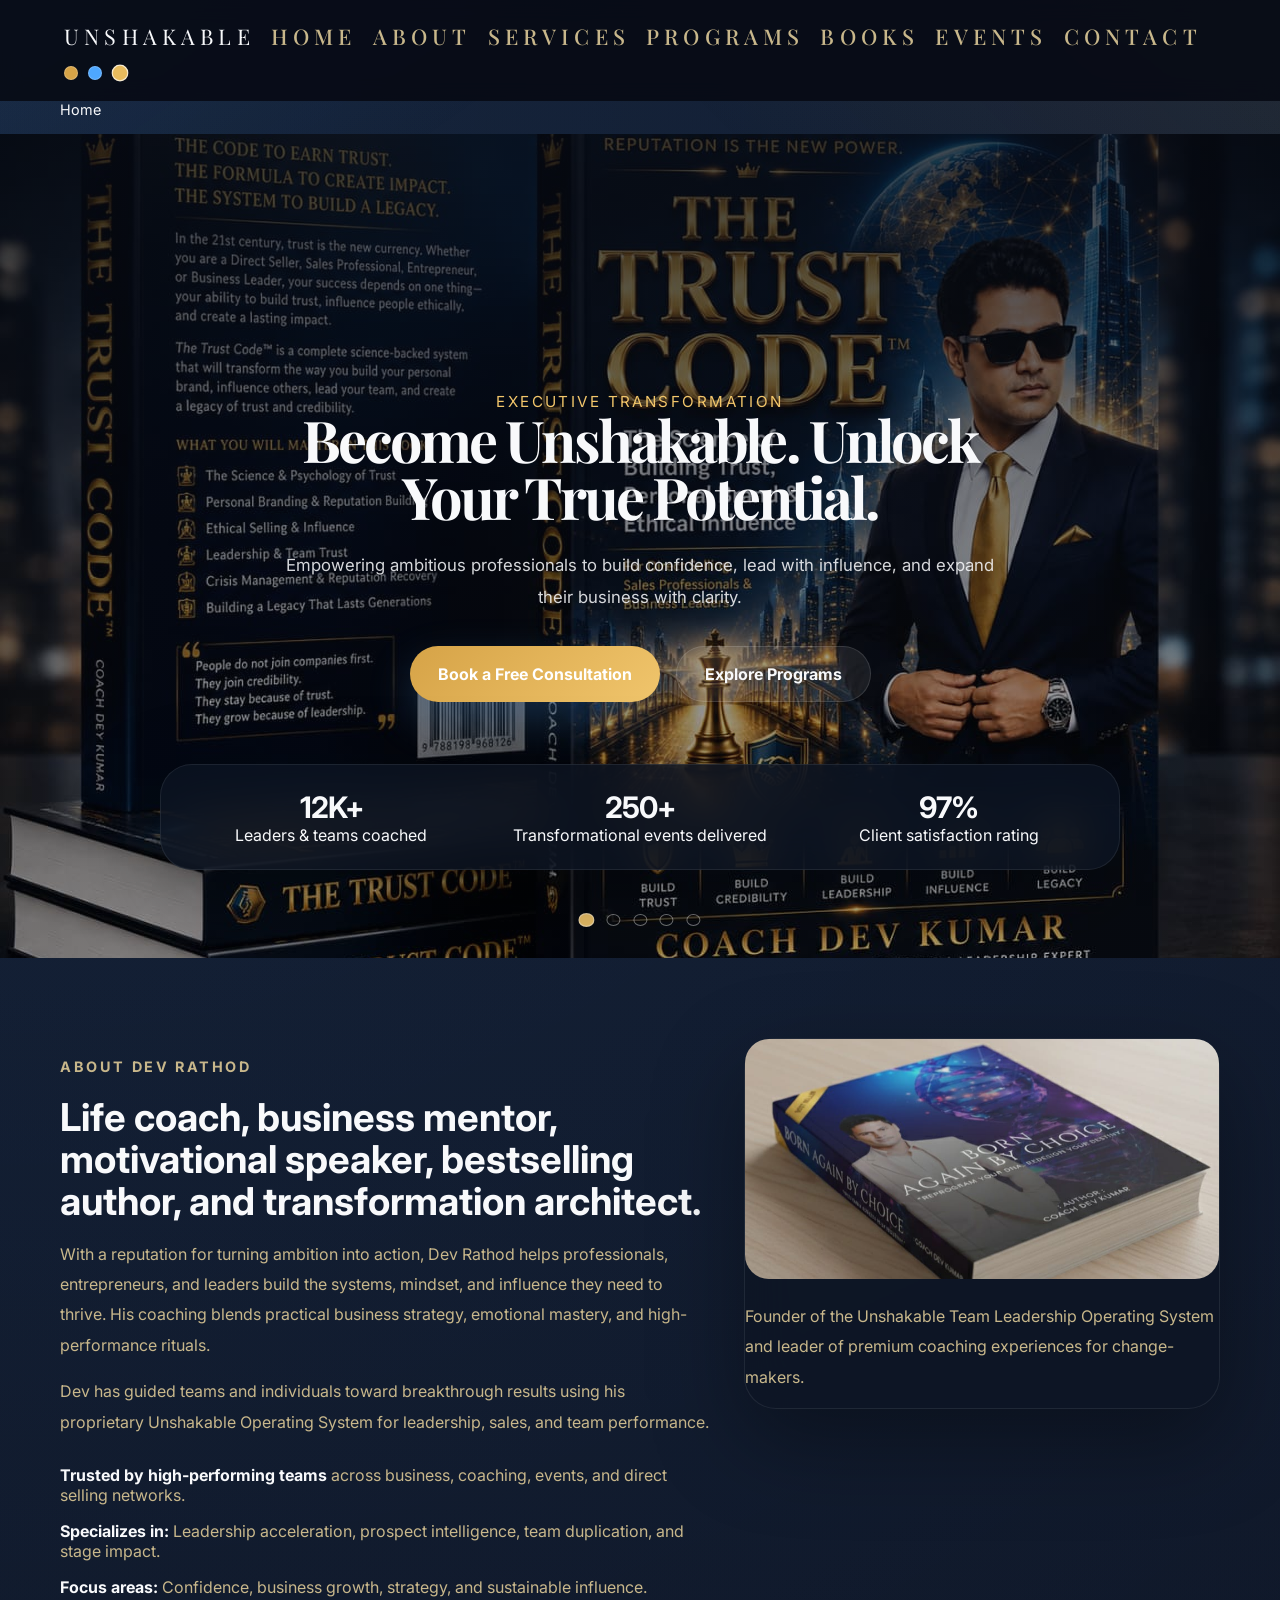
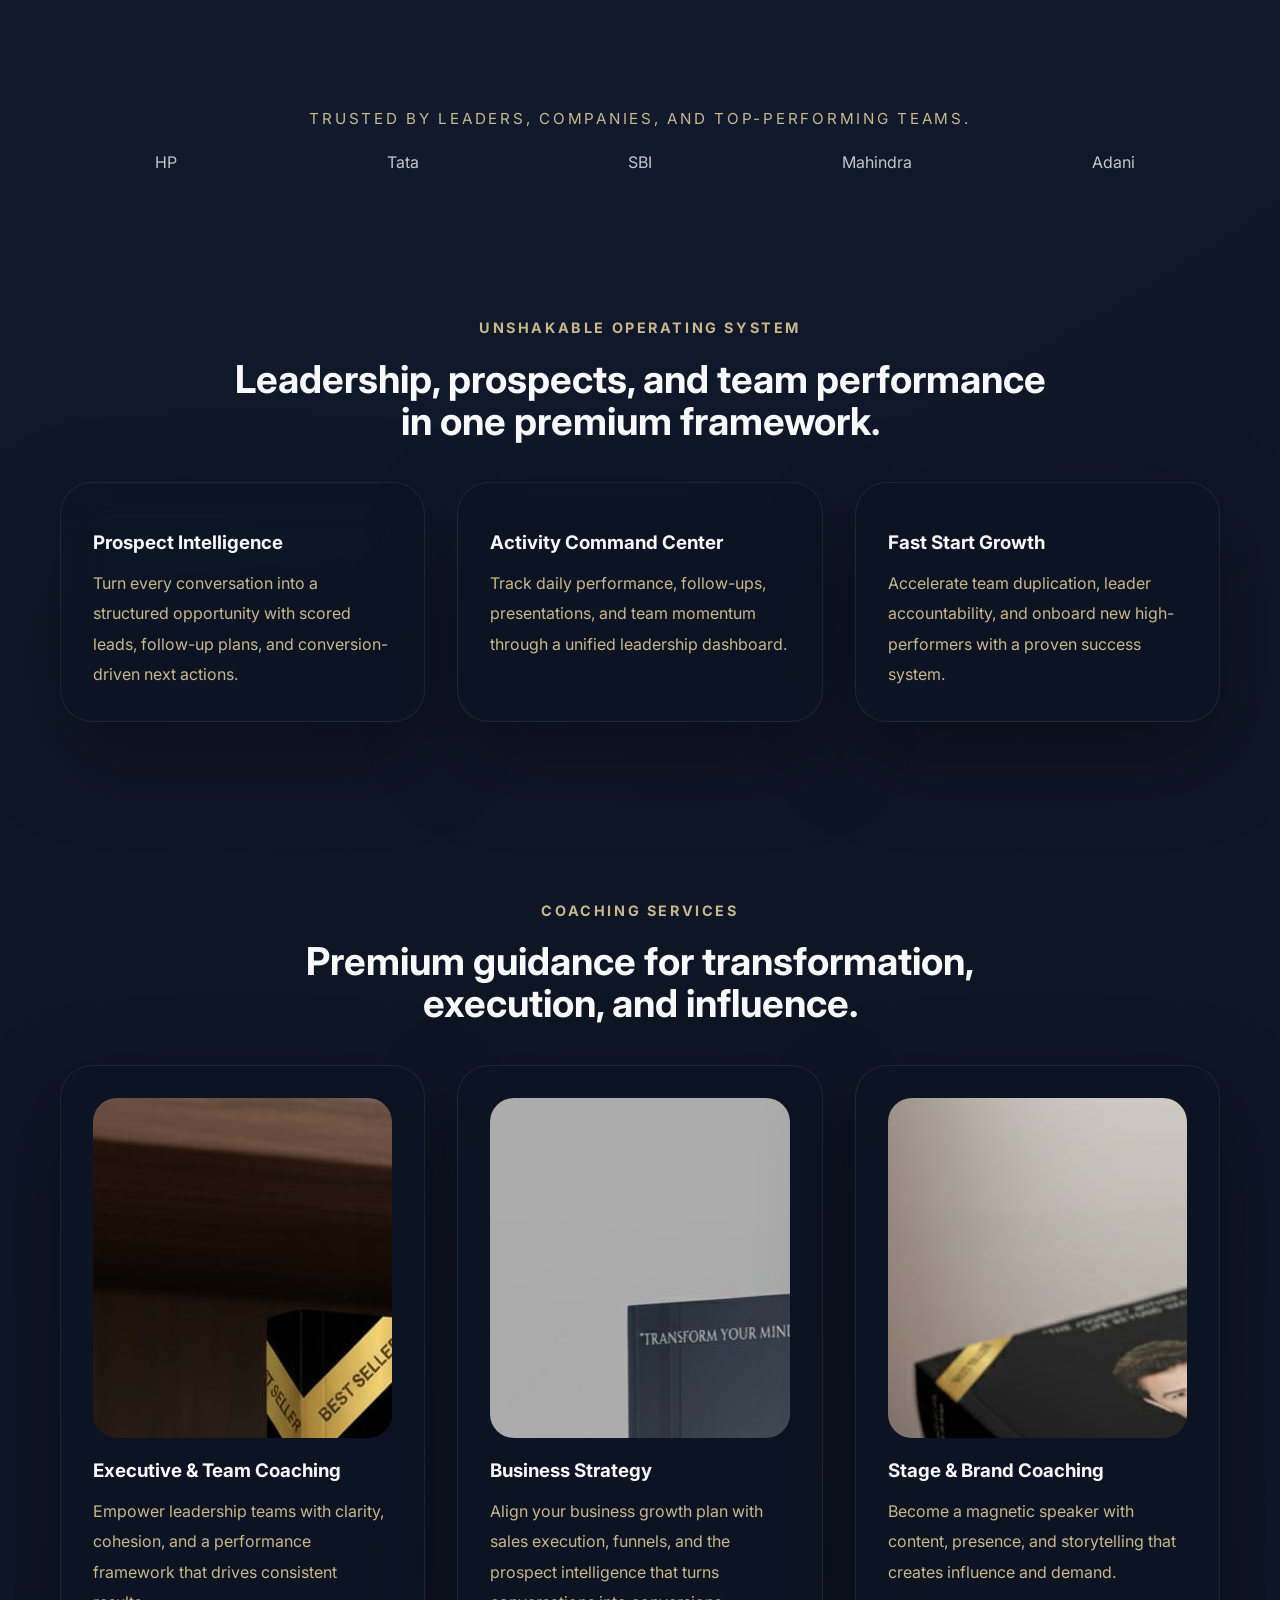
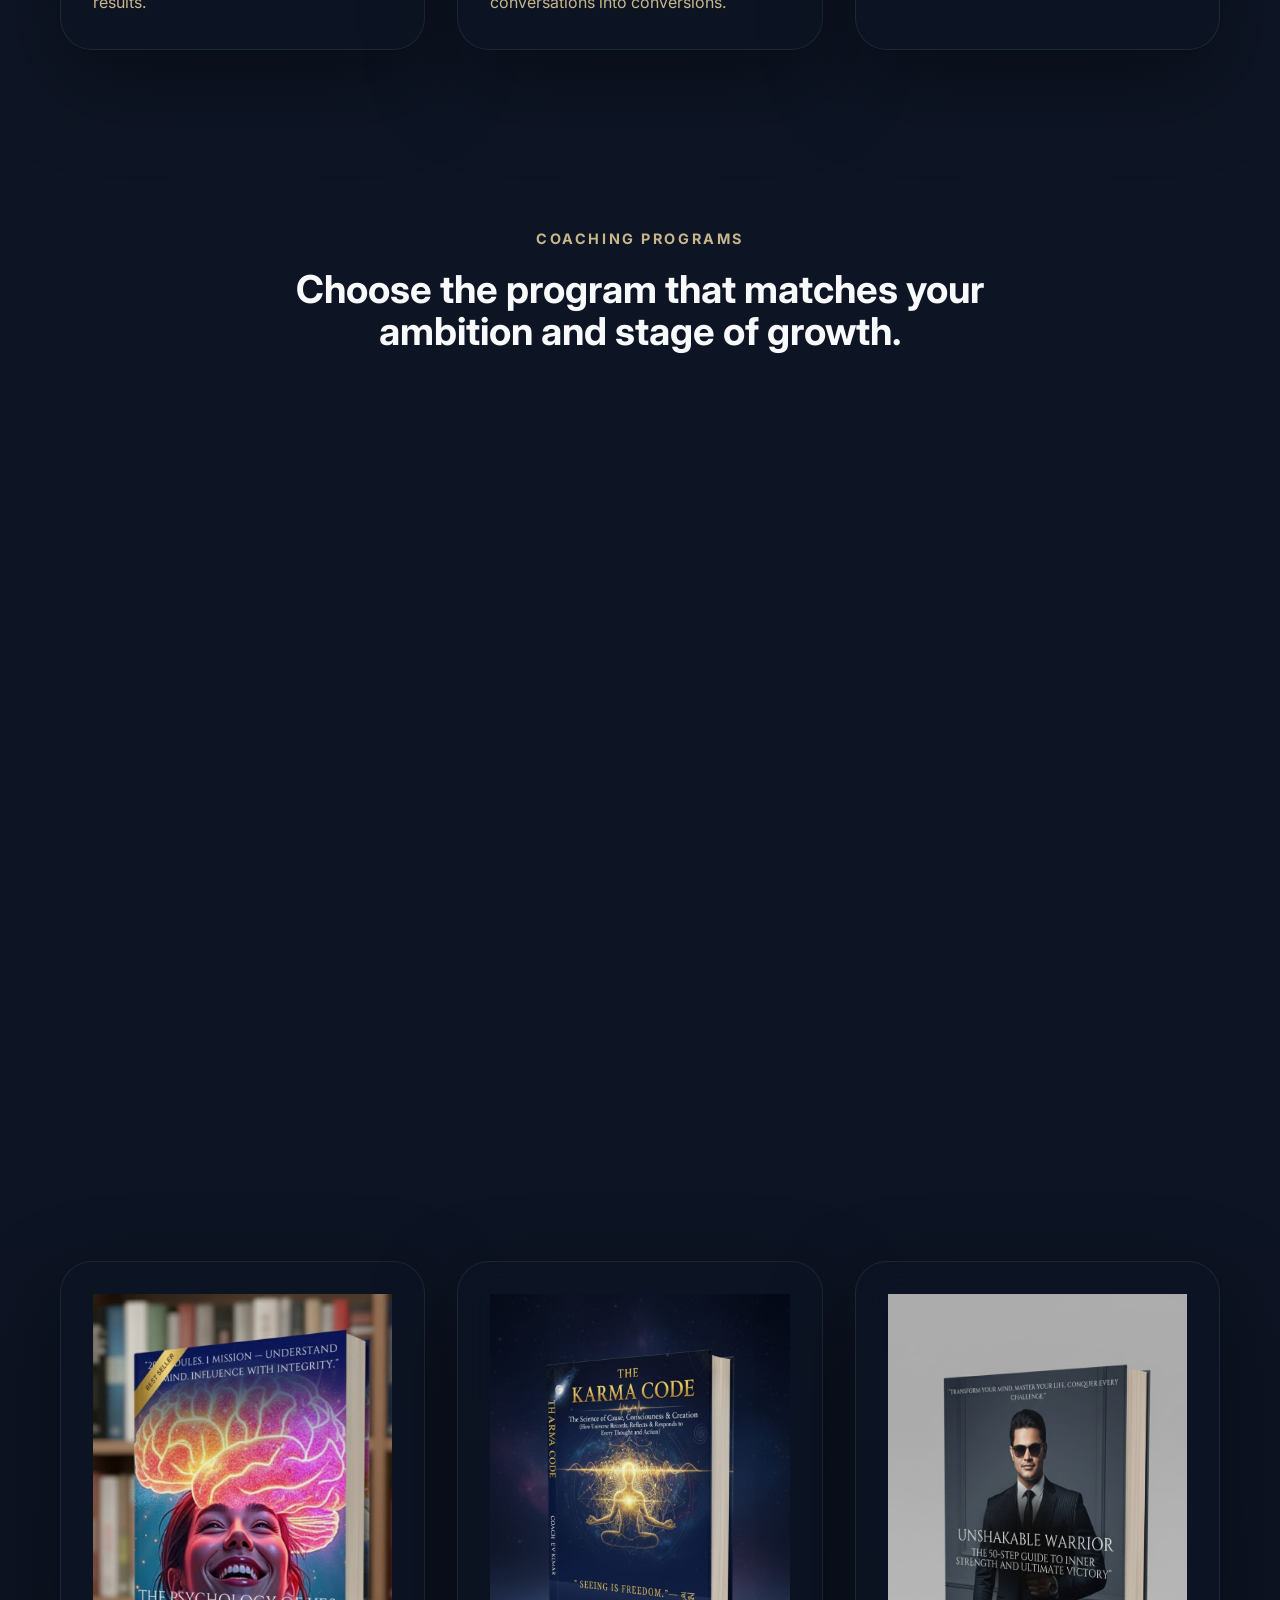
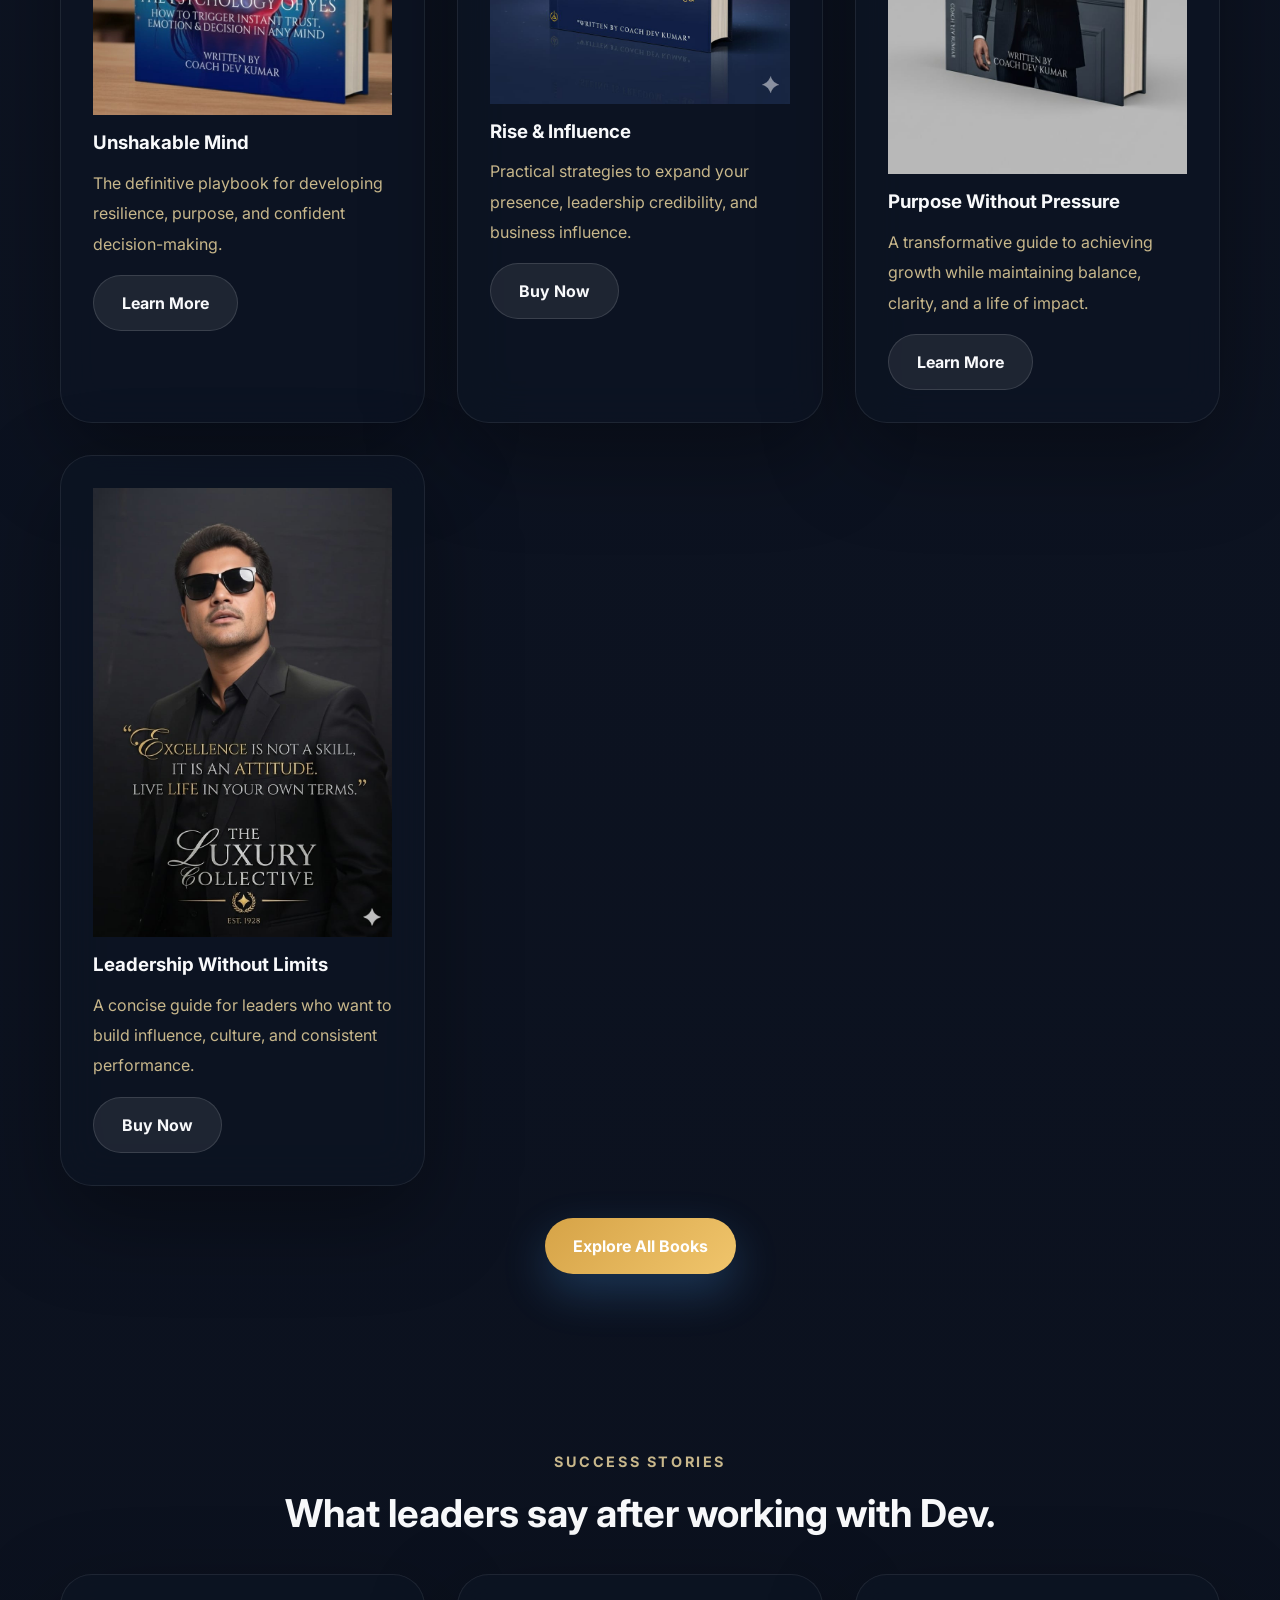
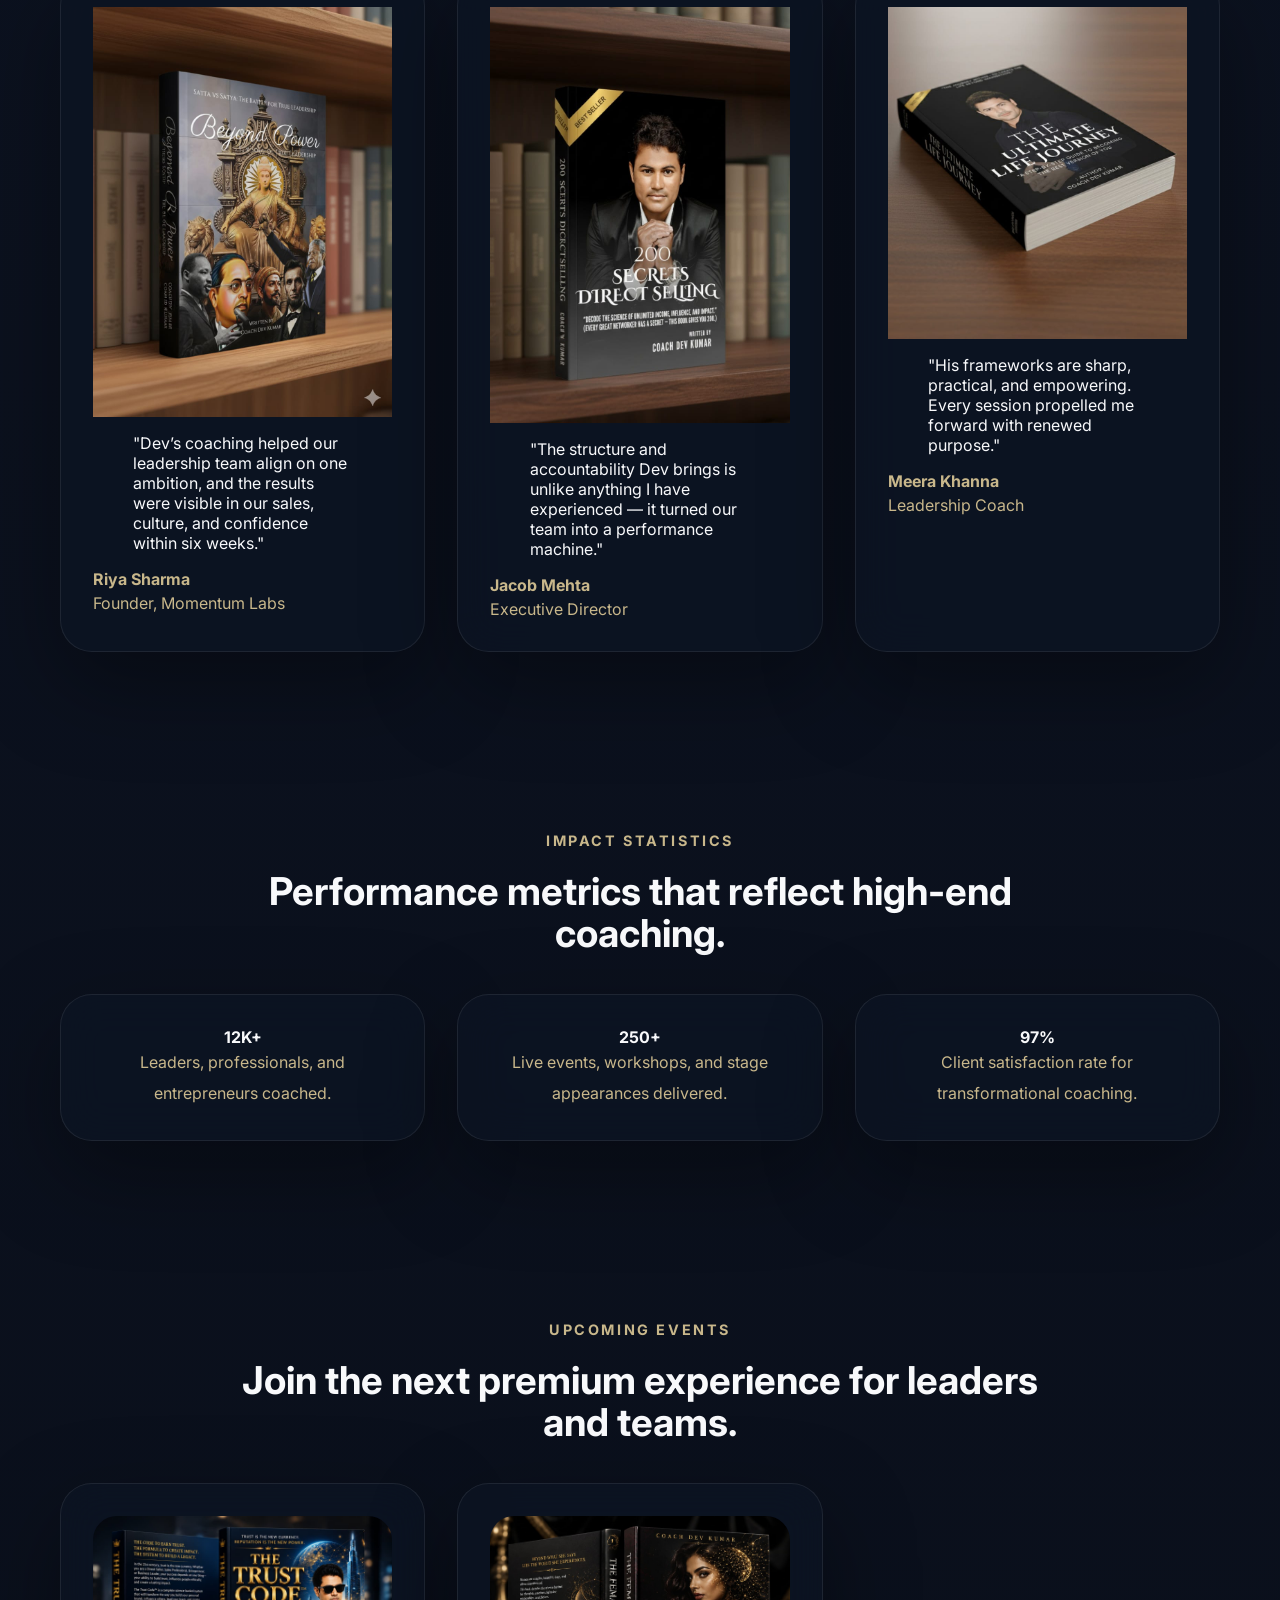
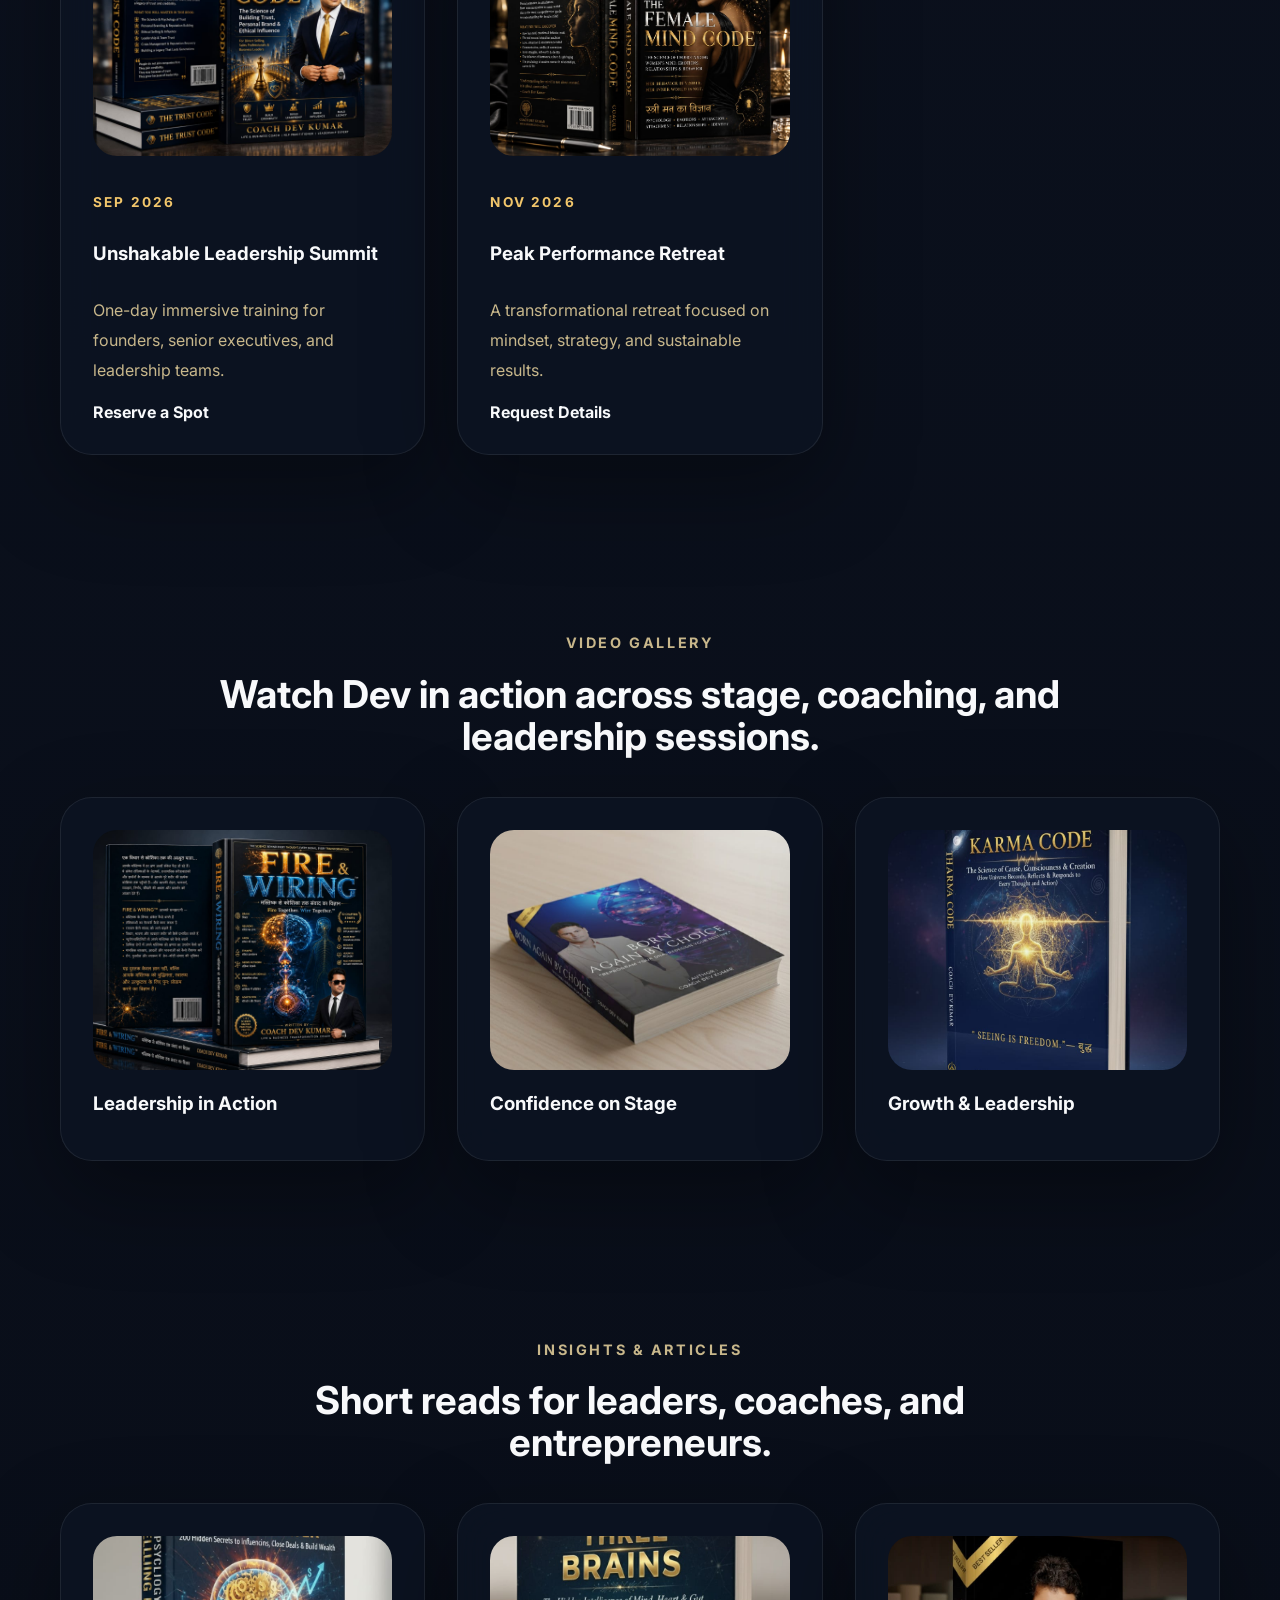
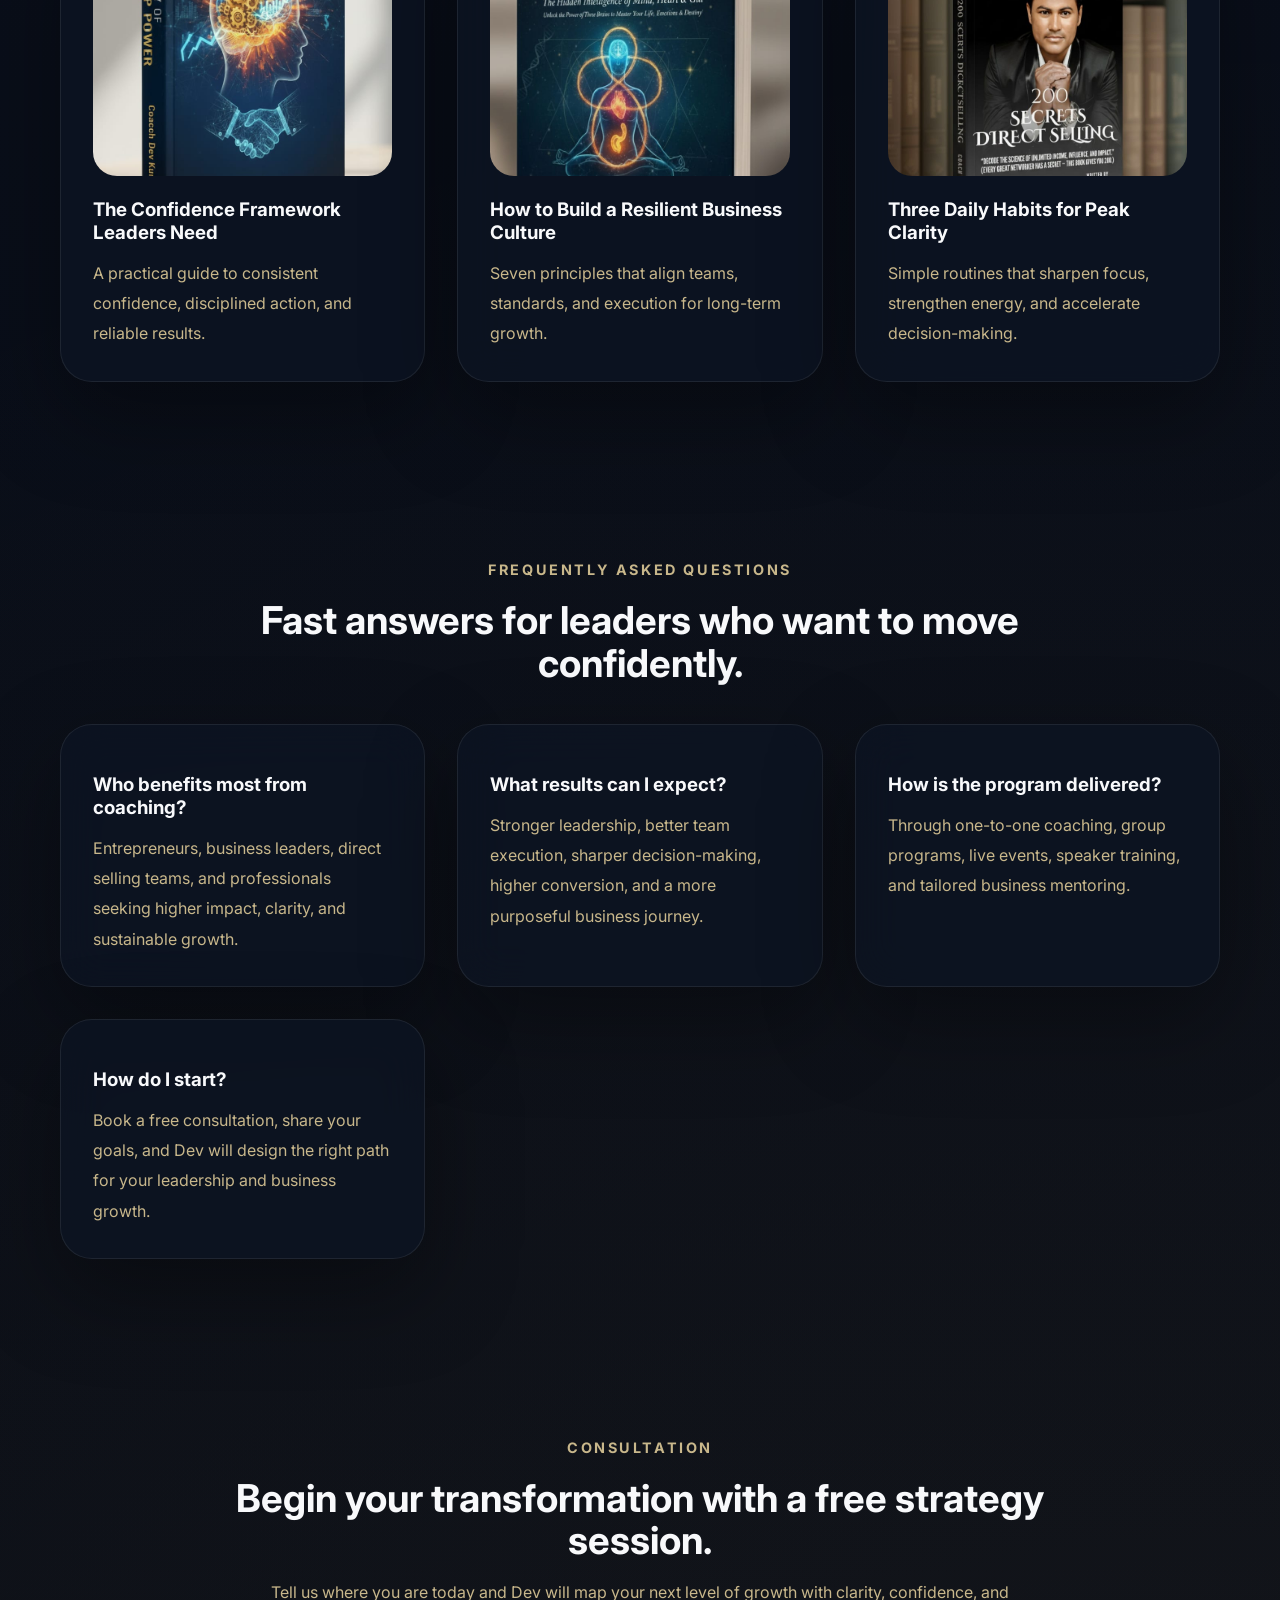
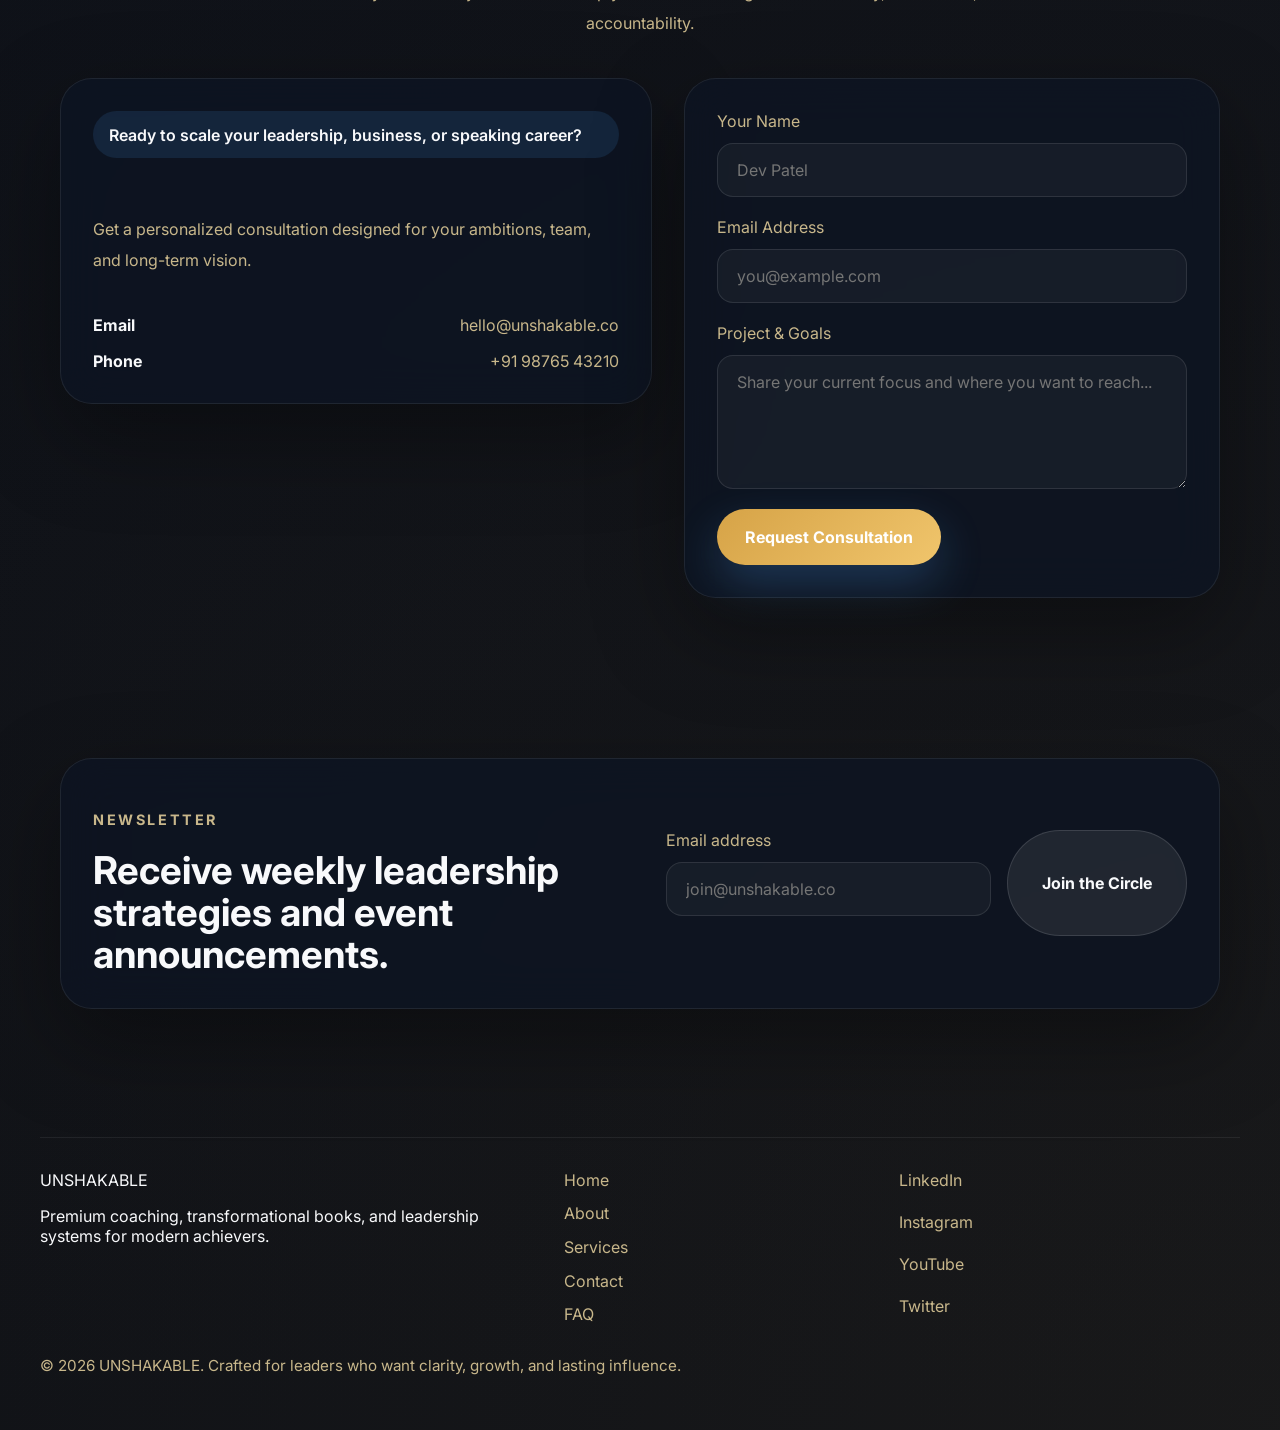
==== commit 528f8dfd: "updated content" ====
--- a/index.html
+++ b/index.html
@@ -3,11 +3,148 @@
 <head>
   <meta charset="UTF-8" />
   <meta name="viewport" content="width=device-width, initial-scale=1.0" />
-  <title>UNSHAKABLE | Dev Rathod</title>
+  <meta name="author" content="Dev Rathod" />
+  <meta name="description" content="Dev Rathod is a premium life coach, business coach and motivational speaker in India. UNSHAKABLE offers leadership training, corporate workshops, mindset coaching, sales coaching, and personal growth strategies for entrepreneurs and high-performing teams." />
+  <meta name="keywords" content="Dev Rathod, Dev Coach, Dev Motivational Speaker, Dev Business Coach, Dev Life Coach, UNSHAKABLE, Business Coach in India, Life Coach in India, Motivational Speaker in India, Leadership Coach, Success Coach, Entrepreneur Coach, Mindset Coach, Sales Coach, Corporate Trainer, Public Speaker, Best-Selling Author, Business Mentor, Personal Development Coach, Executive Coach, Leadership Training, Corporate Workshops, Business Growth Coaching, Entrepreneur Mentorship, Sales Training, Self-Improvement, Motivation, Mindset Transformation, Personal Growth, MLM Coach, Network Marketing Coach, Direct Selling Coach, Team Building Coach, High Performance Coach" />
+  <meta name="robots" content="index, follow" />
+  <meta name="theme-color" content="#d6a347" />
+  <link rel="canonical" href="https://www.unshakable.co/" />
+  <meta property="og:title" content="Dev Rathod | UNSHAKABLE Leadership Coach & Motivational Speaker in India" />
+  <meta property="og:description" content="Dev Rathod is a premium business coach, life coach and motivational speaker offering leadership training, corporate workshops, mindset coaching and bestselling books." />
+  <meta property="og:url" content="https://www.unshakable.co/" />
+  <meta property="og:type" content="website" />
+  <meta property="og:site_name" content="UNSHAKABLE" />
+  <meta property="og:image" content="Devcoach/0c9b6b7b035d46f9a2f825f242247fa3.jpg" />
+  <meta property="og:image:alt" content="Book cover for The Psychology of Yes by Dev Rathod" />
+  <meta name="twitter:card" content="summary_large_image" />
+  <meta name="twitter:title" content="Dev Rathod | UNSHAKABLE Leadership Coach & Motivational Speaker in India" />
+  <meta name="twitter:description" content="Grow your leadership, mindset and business with Dev Rathod, a top coach and public speaker in India." />
+  <meta name="twitter:image" content="Devcoach/0c9b6b7b035d46f9a2f825f242247fa3.jpg" />
   <link rel="preconnect" href="https://fonts.googleapis.com" />
   <link rel="preconnect" href="https://fonts.gstatic.com" crossorigin />
   <link href="https://fonts.googleapis.com/css2?family=Inter:wght@400;500;600;700;800&family=Playfair+Display:wght@600;700;800&display=swap" rel="stylesheet" />
   <link rel="stylesheet" href="styles.css" />
+  <script type="application/ld+json">
+  {
+    "@context": "https://schema.org",
+    "@graph": [
+      {
+        "@type": "WebSite",
+        "@id": "https://www.unshakable.co/#website",
+        "url": "https://www.unshakable.co/",
+        "name": "UNSHAKABLE",
+        "description": "Premium leadership, business coaching and motivational speaking by Dev Rathod.",
+        "inLanguage": "en-US"
+      },
+      {
+        "@type": "Organization",
+        "@id": "https://www.unshakable.co/#organization",
+        "name": "UNSHAKABLE",
+        "url": "https://www.unshakable.co/"
+      },
+      {
+        "@type": "Person",
+        "@id": "https://www.unshakable.co/#person",
+        "name": "Dev Rathod",
+        "url": "https://www.unshakable.co/",
+        "jobTitle": "Business Coach, Life Coach, Motivational Speaker, Executive Coach",
+        "description": "Dev Rathod is a coaching and speaking authority in India specializing in leadership, mindset, business growth and network marketing training."
+      },
+      {
+        "@type": "BreadcrumbList",
+        "itemListElement": [
+          {
+            "@type": "ListItem",
+            "position": 1,
+            "name": "Home",
+            "item": "https://www.unshakable.co/"
+          }
+        ]
+      },
+      {
+        "@type": "FAQPage",
+        "mainEntity": [
+          {
+            "@type": "Question",
+            "name": "Who benefits most from coaching?",
+            "acceptedAnswer": {
+              "@type": "Answer",
+              "text": "Entrepreneurs, business leaders, direct selling teams, and professionals seeking higher impact, clarity, and sustainable growth benefit from coaching with Dev Rathod."
+            }
+          },
+          {
+            "@type": "Question",
+            "name": "What results can I expect?",
+            "acceptedAnswer": {
+              "@type": "Answer",
+              "text": "Stronger leadership, better team execution, sharper decision-making, higher conversion, and a more purposeful business journey are the results clients can expect."
+            }
+          },
+          {
+            "@type": "Question",
+            "name": "How is the program delivered?",
+            "acceptedAnswer": {
+              "@type": "Answer",
+              "text": "Coaching is delivered through one-to-one sessions, group programs, live events, speaker training, and tailored business mentoring."
+            }
+          },
+          {
+            "@type": "Question",
+            "name": "How do I start?",
+            "acceptedAnswer": {
+              "@type": "Answer",
+              "text": "Book a free consultation, share your goals, and Dev will design the right path for your leadership and business growth."
+            }
+          }
+        ]
+      },
+      {
+        "@type": "Event",
+        "name": "Unshakable Leadership Summit",
+        "startDate": "2026-09-01",
+        "location": {
+          "@type": "Place",
+          "name": "Premium Leadership Event Venue",
+          "address": "India"
+        },
+        "description": "One-day immersive training for founders, senior executives, and leadership teams.",
+        "image": "Devcoach/2034956c87d8495198612ec0ba567ef8.jpg"
+      },
+      {
+        "@type": "Event",
+        "name": "Peak Performance Retreat",
+        "startDate": "2026-11-01",
+        "location": {
+          "@type": "Place",
+          "name": "Executive Retreat Center",
+          "address": "India"
+        },
+        "description": "A transformational retreat focused on mindset, strategy, and sustainable results.",
+        "image": "Devcoach/e3b121714166474eb7279d5467c263e6.jpg"
+      },
+      {
+        "@type": "Book",
+        "name": "Unshakable Mind",
+        "author": {
+          "@type": "Person",
+          "name": "Dev Rathod"
+        },
+        "description": "The definitive playbook for developing resilience, purpose, and confident decision-making.",
+        "inLanguage": "en"
+      },
+      {
+        "@type": "Book",
+        "name": "Rise & Influence",
+        "author": {
+          "@type": "Person",
+          "name": "Dev Rathod"
+        },
+        "description": "Practical strategies to expand your presence, leadership credibility, and business influence.",
+        "inLanguage": "en"
+      }
+    ]
+  }
+  </script>
 </head>
 <body>
   <div class="page-shell">
@@ -23,12 +160,18 @@
         <a href="#contact">Contact</a>
       </nav>
       <div class="theme-switcher" aria-label="Theme color options">
-        <button class="theme-dot active" data-theme="default" aria-label="Default theme"></button>
+        <button class="theme-dot" data-theme="default" aria-label="Default theme"></button>
         <button class="theme-dot" data-theme="blue" aria-label="Blue theme"></button>
-        <button class="theme-dot" data-theme="gold" aria-label="Gold theme"></button>
+        <button class="theme-dot active" data-theme="gold" aria-label="Gold theme"></button>
       </div>
       <button class="nav-toggle" aria-label="Open menu">Menu</button>
     </header>
+
+    <nav class="breadcrumb" aria-label="Breadcrumb">
+      <ol>
+        <li><a href="https://www.unshakable.co/">Home</a></li>
+      </ol>
+    </nav>
 
     <section class="hero-section" id="home">
       <div class="hero-slider">
@@ -48,7 +191,7 @@
           <div class="slide-overlay"></div>
           <div class="slide-copy">
             <span class="eyebrow">Leadership Systems</span>
-            <h1>Build a performance culture with strategic leadership and operational excellence.</h1>
+            <h2>Build a performance culture with strategic leadership and operational excellence.</h2>
             <p>Leverage the Unshakable Team Leadership Operating System to drive accountability, conversion, and meaningful growth.</p>
             <div class="hero-actions">
               <a class="btn btn-primary" href="#services">Discover Services</a>
@@ -60,11 +203,35 @@
           <div class="slide-overlay"></div>
           <div class="slide-copy">
             <span class="eyebrow">A proven mentor</span>
-            <h1>Transform your mindset, business, and legacy with Dev Rathod.</h1>
+            <h2>Transform your mindset, business, and legacy with Dev Rathod.</h2>
             <p>From bestselling books to motivational stages, experience premium coaching designed for high-achievers.</p>
             <div class="hero-actions">
               <a class="btn btn-primary" href="#books">Explore Books</a>
               <a class="btn btn-secondary" href="#testimonials">See Success Stories</a>
+            </div>
+          </div>
+        </article>
+        <article class="hero-slide" style="background-image: url('Devcoach/6e6e63adcb1842b1b4136925dab18c93.jpg');">
+          <div class="slide-overlay"></div>
+          <div class="slide-copy">
+            <span class="eyebrow">Stage impact</span>
+            <h2>Create memorable presentations that attract attention, authority, and opportunities.</h2>
+            <p>From signature talks to breakout sessions, build presence that moves audiences and closes business.</p>
+            <div class="hero-actions">
+              <a class="btn btn-primary" href="#services">Discover Services</a>
+              <a class="btn btn-secondary" href="#contact">Book a Session</a>
+            </div>
+          </div>
+        </article>
+        <article class="hero-slide" style="background-image: url('Devcoach/0d807950a50c4c24b28f6e9cab698a33.jpg');">
+          <div class="slide-overlay"></div>
+          <div class="slide-copy">
+            <span class="eyebrow">Executive coaching</span>
+            <h2>Lead with confidence, clarity, and a strategy that empowers your entire team.</h2>
+            <p>Real transformation starts with leadership habits, aligned systems, and intentional execution.</p>
+            <div class="hero-actions">
+              <a class="btn btn-primary" href="#about">Learn More</a>
+              <a class="btn btn-secondary" href="#programs">View Programs</a>
             </div>
           </div>
         </article>
@@ -73,6 +240,8 @@
         <button class="slide-dot active" data-slide="0"></button>
         <button class="slide-dot" data-slide="1"></button>
         <button class="slide-dot" data-slide="2"></button>
+        <button class="slide-dot" data-slide="3"></button>
+        <button class="slide-dot" data-slide="4"></button>
       </div>
       <div class="hero-footer glass-card">
         <div>
@@ -105,7 +274,7 @@
             </div>
           </div>
           <div class="about-visual glass-card" data-animate>
-            <img src="Devcoach/3e77fd23d6da441a8b1c2498b9990ca7.jpg" alt="Dev Rathod coaching" loading="lazy" />
+            <img src="Devcoach/6e6e63adcb1842b1b4136925dab18c93.jpg" alt="Professional leadership coaching by Dev Rathod" loading="lazy" />
             <div class="about-visual-copy">
               <p>Founder of the Unshakable Team Leadership Operating System and leader of premium coaching experiences for change-makers.</p>
             </div>
@@ -152,17 +321,17 @@
         </div>
         <div class="card-grid">
           <article class="service-card glass-card" data-animate>
-            <div class="service-image" style="background-image:url('Devcoach/6fd216663598431a9d2e622e34628512.jpg');"></div>
+            <div class="service-image" style="background-image:url('Devcoach/0d807950a50c4c24b28f6e9cab698a33.jpg');"></div>
             <h3>Executive & Team Coaching</h3>
             <p>Empower leadership teams with clarity, cohesion, and a performance framework that drives consistent results.</p>
           </article>
           <article class="service-card glass-card" data-animate>
-            <div class="service-image" style="background-image:url('Devcoach/89fc0f0f12b046b6a0d9e9e614c5f5dd.jpg');"></div>
+            <div class="service-image" style="background-image:url('Devcoach/e371f0d52fff4064928eb7883ed75cae.jpg');"></div>
             <h3>Business Strategy</h3>
             <p>Align your business growth plan with sales execution, funnels, and the prospect intelligence that turns conversations into conversions.</p>
           </article>
           <article class="service-card glass-card" data-animate>
-            <div class="service-image" style="background-image:url('Devcoach/0d807950a50c4c24b28f6e9cab698a33.jpg');"></div>
+            <div class="service-image" style="background-image:url('Devcoach/6fd216663598431a9d2e622e34628512.jpg');"></div>
             <h3>Stage & Brand Coaching</h3>
             <p>Become a magnetic speaker with content, presence, and storytelling that creates influence and demand.</p>
           </article>
@@ -176,19 +345,19 @@
         </div>
         <div class="program-grid">
           <article class="program-card glass-card" data-animate>
-            <img src="Devcoach/8c3b897d1aa046beba1c795b7e8a2af3.jpg" alt="Signature program" loading="lazy" />
+            <img src="Devcoach/3f0b8e49ac5b406dbe80aa12c1ad263a.jpg" alt="Signature coaching program" loading="lazy" />
             <h3>Signature Blueprint</h3>
             <p>12-week guided transformation for professionals who want structure, accountability, and a clear path to leadership impact.</p>
             <span>Weekly coaching, strategy labs, and execution rituals.</span>
           </article>
           <article class="program-card glass-card" data-animate>
-            <img src="Devcoach/211a4e93e3e745b0b5c6c9f2a406aa89.jpg" alt="Leadership intensive" loading="lazy" />
+            <img src="Devcoach/72eef0bebb94417ba3cd599150e26475.jpg" alt="Leadership intensive" loading="lazy" />
             <h3>Leadership Intensive</h3>
             <p>A fast-track workshop for founders and teams focused on influence, culture, and revenue acceleration.</p>
             <span>Performance diagnostics, mentor review, and live implementation.</span>
           </article>
           <article class="program-card glass-card" data-animate>
-            <img src="Devcoach/3f0b8e49ac5b406dbe80aa12c1ad263a.jpg" alt="Speaker impact" loading="lazy" />
+            <img src="Devcoach/27d11a69576f40e69e762608b44d42a0.jpg" alt="Speaker impact" loading="lazy" />
             <h3>Speaker Impact</h3>
             <p>Build a compelling stage presence, high-impact messaging, and a speaker identity that moves audiences and closes opportunities.</p>
             <span>Speech design, delivery coaching, and event rehearsal.</span>
@@ -203,25 +372,25 @@
         </div>
         <div class="book-grid">
           <article class="book-card glass-card" data-animate>
-            <div class="book-cover" style="background-image:url('Devcoach/0c9b6b7b035d46f9a2f825f242247fa3.jpg');"></div>
+            <img class="book-cover-img" src="Devcoach/0c9b6b7b035d46f9a2f825f242247fa3.jpg" alt="Book cover for Unshakable Mind by Dev Rathod" loading="lazy" />
             <h3>Unshakable Mind</h3>
             <p>The definitive playbook for developing resilience, purpose, and confident decision-making.</p>
             <a class="btn btn-secondary" href="books.html">Learn More</a>
           </article>
           <article class="book-card glass-card" data-animate>
-            <div class="book-cover" style="background-image:url('Devcoach/0d807950a50c4c24b28f6e9cab698a33.jpg');"></div>
+            <img class="book-cover-img" src="Devcoach/3f0b8e49ac5b406dbe80aa12c1ad263a.jpg" alt="Book cover for Rise & Influence by Dev Rathod" loading="lazy" />
             <h3>Rise & Influence</h3>
             <p>Practical strategies to expand your presence, leadership credibility, and business influence.</p>
             <a class="btn btn-secondary" href="books.html">Buy Now</a>
           </article>
           <article class="book-card glass-card" data-animate>
-            <div class="book-cover" style="background-image:url('Devcoach/27d11a69576f40e69e762608b44d42a0.jpg');"></div>
+            <img class="book-cover-img" src="Devcoach/e371f0d52fff4064928eb7883ed75cae.jpg" alt="Book cover for Purpose Without Pressure by Dev Rathod" loading="lazy" />
             <h3>Purpose Without Pressure</h3>
             <p>A transformative guide to achieving growth while maintaining balance, clarity, and a life of impact.</p>
             <a class="btn btn-secondary" href="books.html">Learn More</a>
           </article>
           <article class="book-card glass-card" data-animate>
-            <div class="book-cover" style="background-image:url('Devcoach/6e6e63adcb1842b1b4136925dab18c93.jpg');"></div>
+            <img class="book-cover-img" src="Devcoach/8b3b56d2730342debd2035173a513654.jpg" alt="Book cover for Leadership Without Limits by Dev Rathod" loading="lazy" />
             <h3>Leadership Without Limits</h3>
             <p>A concise guide for leaders who want to build influence, culture, and consistent performance.</p>
             <a class="btn btn-secondary" href="books.html">Buy Now</a>
@@ -239,7 +408,7 @@
         </div>
         <div class="testimonial-grid">
           <article class="testimonial-card glass-card" data-animate>
-            <img class="testimonial-avatar" src="Devcoach/211a4e93e3e745b0b5c6c9f2a406aa89.jpg" alt="Riya Sharma" loading="lazy" />
+            <img class="testimonial-avatar" src="Devcoach/fa8f21b2f4364d608a35052af751f742.jpg" alt="Riya Sharma" loading="lazy" />
             <blockquote>"Dev’s coaching helped our leadership team align on one ambition, and the results were visible in our sales, culture, and confidence within six weeks."</blockquote>
             <footer>
               <strong>Riya Sharma</strong>
@@ -247,7 +416,7 @@
             </footer>
           </article>
           <article class="testimonial-card glass-card" data-animate>
-            <img class="testimonial-avatar" src="Devcoach/3f0b8e49ac5b406dbe80aa12c1ad263a.jpg" alt="Jacob Mehta" loading="lazy" />
+            <img class="testimonial-avatar" src="Devcoach/0d807950a50c4c24b28f6e9cab698a33.jpg" alt="Jacob Mehta" loading="lazy" />
             <blockquote>"The structure and accountability Dev brings is unlike anything I have experienced — it turned our team into a performance machine."</blockquote>
             <footer>
               <strong>Jacob Mehta</strong>
@@ -255,7 +424,7 @@
             </footer>
           </article>
           <article class="testimonial-card glass-card" data-animate>
-            <img class="testimonial-avatar" src="Devcoach/0c9b6b7b035d46f9a2f825f242247fa3.jpg" alt="Meera Khanna" loading="lazy" />
+            <img class="testimonial-avatar" src="Devcoach/6fd216663598431a9d2e622e34628512.jpg" alt="Meera Khanna" loading="lazy" />
             <blockquote>"His frameworks are sharp, practical, and empowering. Every session propelled me forward with renewed purpose."</blockquote>
             <footer>
               <strong>Meera Khanna</strong>
@@ -300,7 +469,7 @@
             <a class="link-btn" href="#contact">Reserve a Spot</a>
           </article>
           <article class="event-card glass-card" data-animate>
-            <img src="Devcoach/3e77fd23d6da441a8b1c2498b9990ca7.jpg" alt="Performance retreat" loading="lazy" />
+            <img src="Devcoach/e3b121714166474eb7279d5467c263e6.jpg" alt="Performance retreat" loading="lazy" />
             <span class="event-date">Nov 2026</span>
             <h3>Peak Performance Retreat</h3>
             <p>A transformational retreat focused on mindset, strategy, and sustainable results.</p>
@@ -316,15 +485,15 @@
         </div>
         <div class="video-grid">
           <article class="video-card glass-card" data-animate>
-            <img src="Devcoach/e371f0d52fff4064928eb7883ed75cae.jpg" alt="Leadership talk" loading="lazy" />
+            <img src="Devcoach/ab69f92c9f31452f88e7fa357fc4ec75.jpg" alt="Leadership talk" loading="lazy" />
             <h3>Leadership in Action</h3>
           </article>
           <article class="video-card glass-card" data-animate>
-            <img src="Devcoach/2034956c87d8495198612ec0ba567ef8.jpg" alt="Speaker on stage" loading="lazy" />
+            <img src="Devcoach/6e6e63adcb1842b1b4136925dab18c93.jpg" alt="Speaker on stage" loading="lazy" />
             <h3>Confidence on Stage</h3>
           </article>
           <article class="video-card glass-card" data-animate>
-            <img src="Devcoach/e3fcb04163e147f891077f7ff99dc960.jpg" alt="Founders workshop" loading="lazy" />
+            <img src="Devcoach/3f0b8e49ac5b406dbe80aa12c1ad263a.jpg" alt="Founders workshop" loading="lazy" />
             <h3>Growth & Leadership</h3>
           </article>
         </div>
@@ -337,17 +506,17 @@
         </div>
         <div class="blog-grid">
           <article class="blog-card glass-card" data-animate>
-            <img src="Devcoach/b4f1b27b68964009b27902c303e94940.jpg" alt="Daily habits" loading="lazy" />
+            <img src="Devcoach/72eef0bebb94417ba3cd599150e26475.jpg" alt="Daily habits" loading="lazy" />
             <h3>The Confidence Framework Leaders Need</h3>
             <p>A practical guide to consistent confidence, disciplined action, and reliable results.</p>
           </article>
           <article class="blog-card glass-card" data-animate>
-            <img src="Devcoach/dcceaab1693c4b0d822e0d5bb6efb89c.jpg" alt="Business culture" loading="lazy" />
+            <img src="Devcoach/27d11a69576f40e69e762608b44d42a0.jpg" alt="Business culture" loading="lazy" />
             <h3>How to Build a Resilient Business Culture</h3>
             <p>Seven principles that align teams, standards, and execution for long-term growth.</p>
           </article>
           <article class="blog-card glass-card" data-animate>
-            <img src="Devcoach/ea9d897781b64f9199bc318e34b3b706.jpg" alt="Morning routine" loading="lazy" />
+            <img src="Devcoach/0d807950a50c4c24b28f6e9cab698a33.jpg" alt="Morning routine" loading="lazy" />
             <h3>Three Daily Habits for Peak Clarity</h3>
             <p>Simple routines that sharpen focus, strengthen energy, and accelerate decision-making.</p>
           </article>
--- a/styles.css
+++ b/styles.css
@@ -35,6 +35,7 @@
 
 html {
   scroll-behavior: smooth;
+  overflow-x: hidden;
 }
 
 body {
@@ -45,6 +46,15 @@
   background: radial-gradient(circle at top left, rgba(78, 167, 255, 0.09), transparent 20%),
     radial-gradient(circle at bottom right, rgba(232, 187, 93, 0.08), transparent 24%),
     linear-gradient(180deg, rgba(16, 24, 42, 0.98), rgba(7, 11, 20, 1));
+}
+
+.page-shell {
+  position: relative;
+  z-index: 0;
+  min-height: 100vh;
+  max-width: 1680px;
+  margin: 0 auto;
+  overflow-x: hidden;
 }
 
 body::before {
@@ -80,21 +90,31 @@
   top: 0;
   z-index: 40;
   display: flex;
+  flex-wrap: wrap;
   align-items: center;
   justify-content: space-between;
-  gap: 1.5rem;
-    padding: 1.35rem clamp(1.5rem, 6vw, 4rem);
+  gap: 1rem;
+  padding: 1.35rem clamp(1.5rem, 6vw, 4rem);
   font-family: 'Playfair Display', serif;
   font-size: 1.35rem;
   letter-spacing: 0.24em;
   text-transform: uppercase;
   color: var(--text);
+  background: rgba(7, 11, 20, 0.9);
+  backdrop-filter: blur(10px);
+}
+
+.topbar > * {
+  min-width: 0;
 }
 
 .main-nav {
   display: flex;
-  gap: 1.75rem;
+  flex: 1 1 auto;
+  min-width: 0;
+  gap: 1rem;
   align-items: center;
+  flex-wrap: wrap;
 }
 
 .main-nav a {
@@ -108,6 +128,7 @@
   display: flex;
   gap: 0.65rem;
   align-items: center;
+  flex-shrink: 0;
 }
 
 .theme-dot {
@@ -159,53 +180,24 @@
 .hero-slider {
   position: relative;
   min-height: calc(100vh - 76px);
+  overflow: hidden !important;
 }
 
 .hero-slide {
   position: absolute;
   inset: 0;
+  width: 100%;
+  min-width: 100%;
+  max-width: 100%;
+  left: 0;
   display: grid;
   place-items: center;
   background-size: cover;
   background-position: center;
   opacity: 0;
-  transform: scale(1.03);
+  transform-origin: center center;
+  transform: none;
   transition: opacity 1.1s ease, transform 1.1s ease;
-}
-
-.hero-slide.active {
-  opacity: 1;
-  transform: scale(1);
-}
-
-.slide-overlay {
-  position: absolute;
-  inset: 0;
-  background: linear-gradient(180deg, rgba(7, 11, 20, 0.75), rgba(7, 11, 20, 0.25));
-}
-
-.slide-copy {
-  position: relative;
-  z-index: 2;
-  max-width: 720px;
-  margin: 0 2rem;
-  text-align: center;
-  color: var(--text);
-}
-
-.slide-copy h1 {
-  margin: 0;
-  font-family: 'Playfair Display', serif;
-  font-size: clamp(3rem, 4.5vw, 5.6rem);
-  line-height: 1;
-  letter-spacing: -0.05em;
-}
-
-.slide-copy p {
-  margin: 1.5rem auto 2rem;
-  color: rgba(248, 249, 251, 0.86);
-  line-height: 1.9;
-  font-size: 1.05rem;
 }
 
 .hero-controls {
@@ -218,6 +210,58 @@
   z-index: 3;
 }
 
+@media (max-width: 820px) {
+  .hero-controls {
+    bottom: 1rem;
+    gap: 0.6rem;
+  }
+}
+
+.hero-slide.active {
+  opacity: 1;
+  transform: scale(1);
+}
+
+.slide-overlay {
+  position: absolute;
+  inset: 0;
+  background: linear-gradient(180deg, rgba(7, 11, 20, 0.75), rgba(7, 11, 20, 0.25));
+}
+
+.slide-copy {
+  position: relative;
+  z-index: 2;
+  max-width: 720px;
+  margin: 0 2rem;
+  text-align: center;
+  color: var(--text);
+}
+
+.slide-copy h1 {
+  margin: 0;
+  font-family: 'Playfair Display', serif;
+  font-size: clamp(3rem, 4.5vw, 5.6rem);
+  line-height: 1;
+  letter-spacing: -0.05em;
+}
+
+.slide-copy p {
+  margin: 1.5rem auto 2rem;
+  color: rgba(248, 249, 251, 0.86);
+  line-height: 1.9;
+  font-size: 1.05rem;
+}
+
+.hero-controls {
+  position: absolute;
+  left: 50%;
+  bottom: 2rem;
+  display: flex;
+  gap: 0.8rem;
+  transform: translateX(-50%);
+  z-index: 3;
+}
+
 .hero-footer {
   position: absolute;
   left: 50%;
@@ -241,6 +285,38 @@
   display: block;
   font-size: 1.85rem;
   letter-spacing: -0.03em;
+}
+
+.breadcrumb {
+  max-width: 1240px;
+  margin: 0 auto;
+  padding: 0 2.5rem;
+}
+
+.breadcrumb ol {
+  display: flex;
+  flex-wrap: wrap;
+  gap: 0.5rem;
+  list-style: none;
+  padding: 0;
+  margin: 0 0 1rem;
+  color: var(--muted);
+  font-size: 0.9rem;
+}
+
+.breadcrumb a {
+  color: var(--text);
+  text-decoration: none;
+}
+
+.breadcrumb li::after {
+  content: ">";
+  margin: 0 0.5rem;
+  color: var(--muted);
+}
+
+.breadcrumb li:last-child::after {
+  content: "";
 }
 
 .slide-dot {
@@ -467,6 +543,28 @@
   transition: transform 220ms ease, box-shadow 220ms ease, border-color 220ms ease;
 }
 
+.service-image,
+.program-card img,
+.video-card img,
+.blog-card img,
+.event-card img,
+.about-visual img {
+  width: 100%;
+  height: 260px;
+  object-fit: cover;
+  border-radius: 1.5rem;
+  margin-bottom: 1.35rem;
+}
+
+.book-cover {
+  aspect-ratio: 3 / 4;
+  min-height: 320px;
+  background-size: cover;
+  background-position: center;
+  border-radius: 1.5rem;
+  margin-bottom: 1.35rem;
+}
+
 .trusted-section {
   padding: 2rem 2.5rem 3rem;
 }
@@ -811,6 +909,8 @@
   .topbar {
     padding: 1rem 1.25rem;
     justify-content: space-between;
+    flex-wrap: wrap;
+    row-gap: 0.75rem;
   }
 
   .main-nav {
@@ -827,6 +927,14 @@
     opacity: 0;
     pointer-events: none;
     z-index: 45;
+    overflow-y: auto;
+    overflow-x: hidden;
+    max-height: calc(100vh - 70px);
+    width: 100%;
+    left: 0;
+    right: 0;
+    min-width: 0;
+    box-sizing: border-box;
   }
 
   .main-nav.open {
@@ -836,12 +944,43 @@
   }
 
   .main-nav a {
-    font-size: 1.1rem;
+    min-width: 0;
+    width: 100%;
+    white-space: normal;
+    word-break: break-word;
+    font-size: 1.05rem;
     color: var(--text);
+    padding: 0.65rem 0;
   }
 
   .theme-switcher {
     gap: 0.5rem;
+    min-width: 0;
+    width: auto;
+    justify-content: flex-end;
+    margin-top: 0.75rem;
+    overflow: hidden;
+  }
+
+  .testimonial-card {
+    display: grid;
+    grid-template-columns: 1fr;
+    gap: 1rem;
+    align-items: flex-start;
+  }
+
+  .testimonial-avatar {
+    width: 64px;
+    height: 64px;
+    border-radius: 50%;
+    object-fit: cover;
+    margin-bottom: 0.75rem;
+  }
+
+  .testimonial-card blockquote {
+    margin: 0;
+    color: rgba(248, 249, 251, 0.92);
+    line-height: 1.8;
   }
 
   .nav-toggle {
@@ -850,10 +989,18 @@
 
   .hero-slide .slide-copy {
     margin: 0 1rem;
-  }
-
-  .hero-slide h1 {
-    font-size: 2.4rem;
+    width: min(100%, 88vw);
+  }
+
+  .hero-slide h1,
+  .hero-slide h2 {
+    font-size: clamp(2rem, 5vw, 2.8rem);
+    line-height: 1.1;
+  }
+
+  .hero-slide,
+  .hero-slide.active {
+    transform: none !important;
   }
 
   .hero-footer {
@@ -897,6 +1044,7 @@
   .topbar {
     flex-wrap: wrap;
     justify-content: center;
+    row-gap: 0.75rem;
   }
 
   .brand {
@@ -915,4 +1063,23 @@
   .hero-highlights {
     padding: 1.25rem;
   }
-}
+
+  .book-cover-img,
+  .service-image,
+  .program-card img,
+  .video-card img,
+  .blog-card img,
+  .event-card img,
+  .about-visual img {
+    height: auto;
+    min-height: 220px;
+  }
+
+  .book-cover-img {
+    aspect-ratio: 3 / 4;
+    object-fit: cover;
+    width: 100%;
+    border-radius: 1.5rem;
+    margin-bottom: 1.35rem;
+  }
+}
